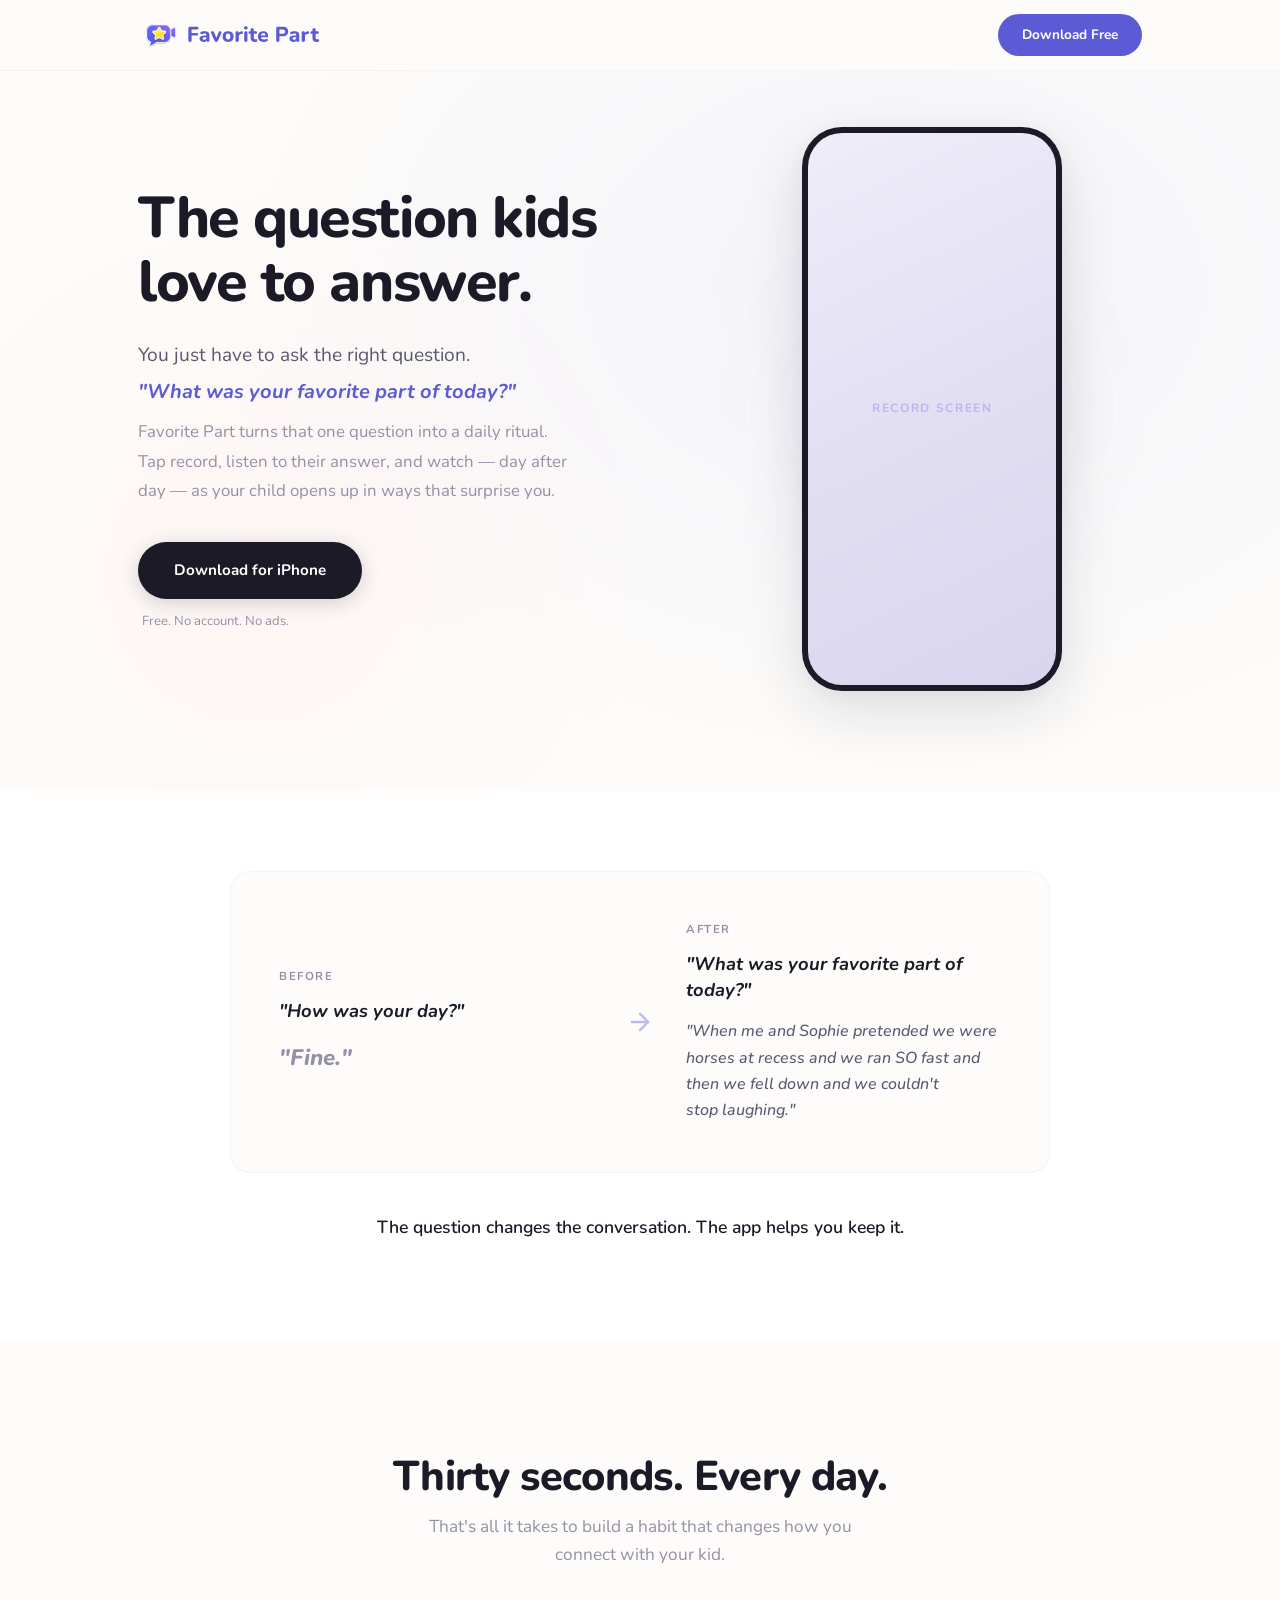
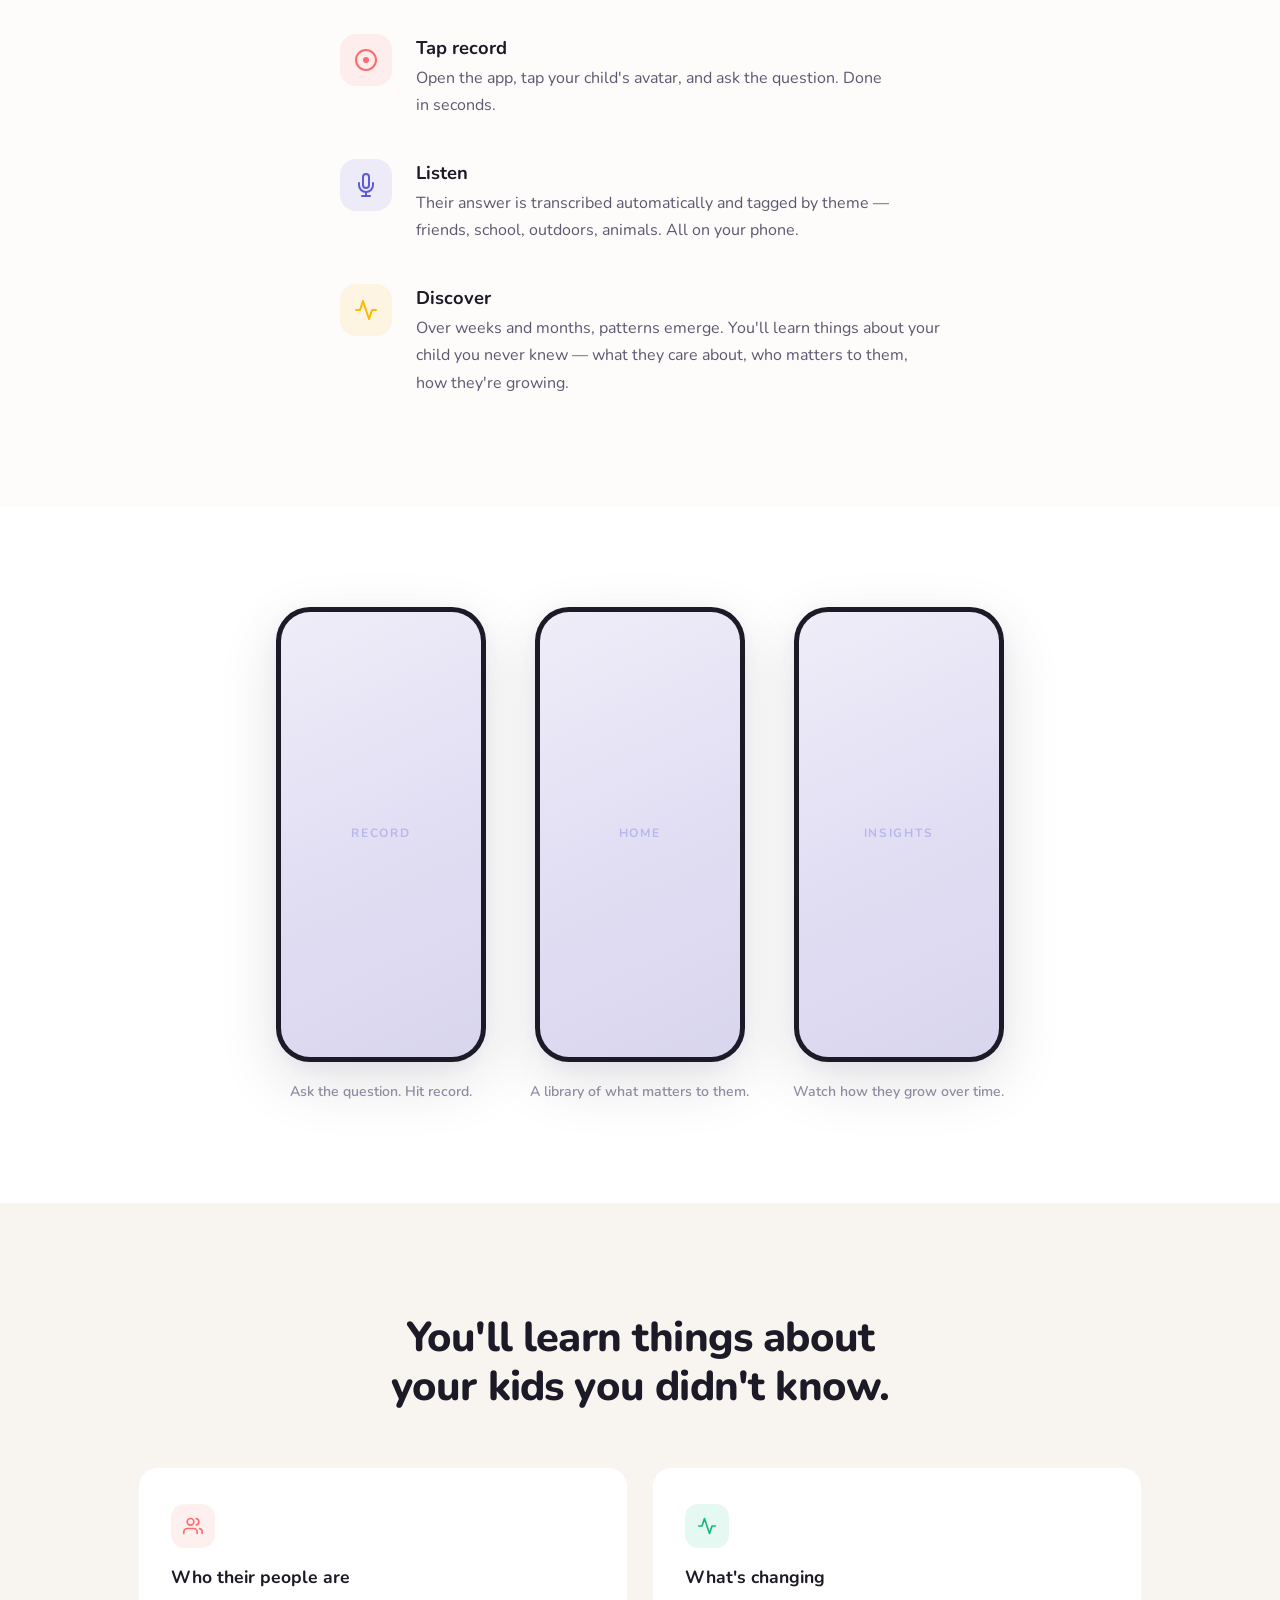
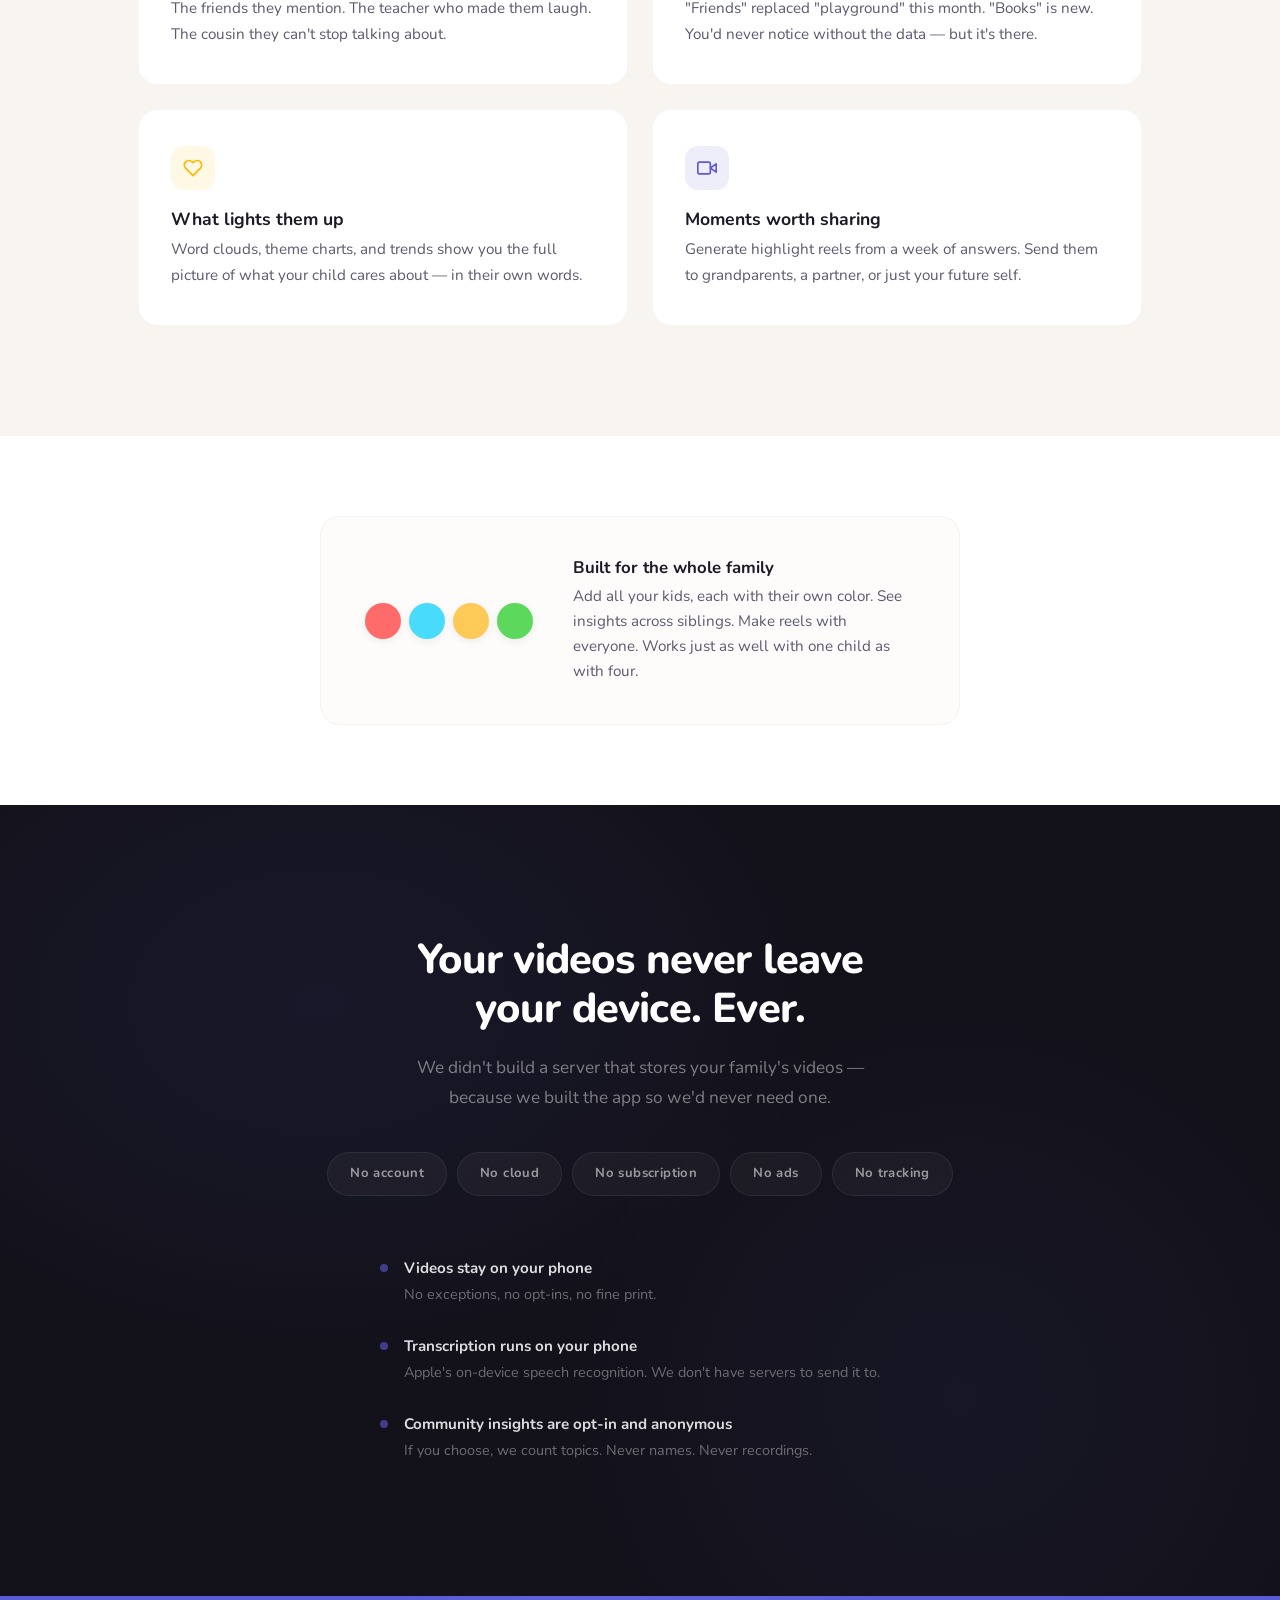
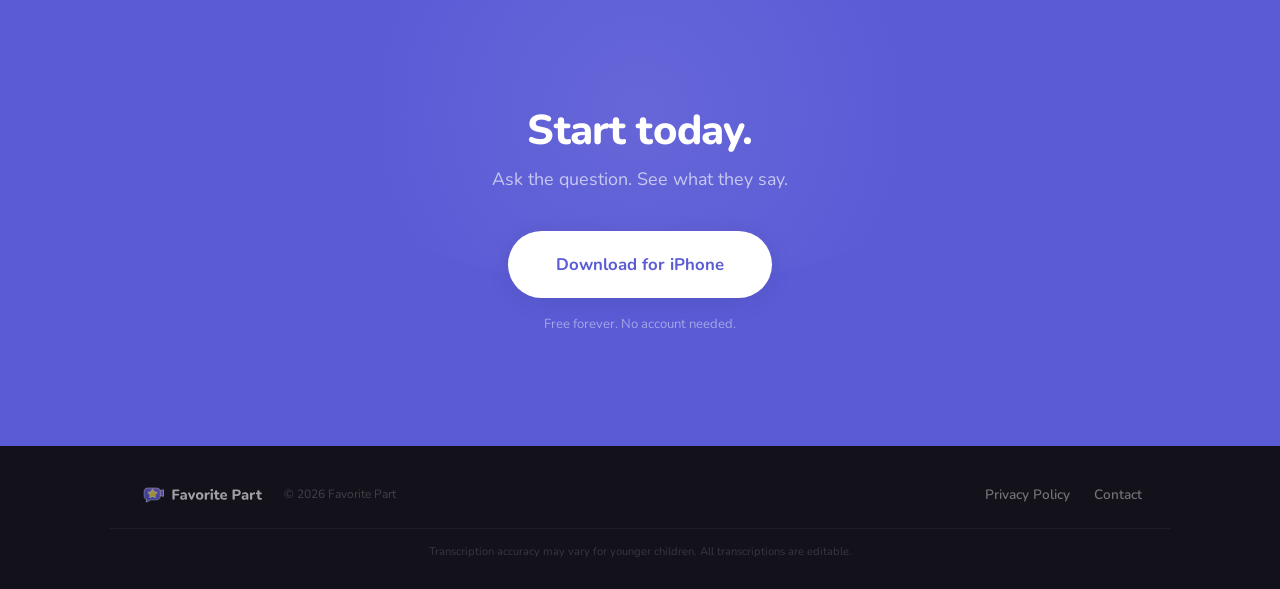
==== index.html @ 36f28fa2 "Launch-ready site: full content, assets, Vercel config Commits all the work that was sitting uncommi" ====
<!DOCTYPE html>
<html lang="en">
<head>
    <meta charset="UTF-8" />
    <meta name="viewport" content="width=device-width, initial-scale=1.0" />

    <!-- SEO -->
    <title>Favorite Part — The question kids love to answer.</title>
    <meta name="description" content="Favorite Part is a daily question app that sparks real conversations between parents and kids. Record their answer, see what matters to them, and build a reflection habit that lasts a lifetime." />
    <meta name="keywords" content="daily reflection app for kids, meaningful conversations with kids, kids daily question app, what was your favorite part of today, children reflection habit, family bonding app" />
    <link rel="canonical" href="https://yourfavoritepart.com" />

    <!-- Open Graph -->
    <meta property="og:title" content="Favorite Part — The question kids love to answer." />
    <meta property="og:description" content="One simple question that sparks real conversation between you and your child. Every day." />
    <meta property="og:url" content="https://yourfavoritepart.com" />
    <meta property="og:type" content="website" />

    <link rel="apple-touch-icon" sizes="180x180" href="assets/apple-touch-icon.png" />
    <link rel="icon" type="image/png" sizes="32x32" href="assets/favicon-32x32.png" />
    <link rel="icon" type="image/png" sizes="16x16" href="assets/favicon-16x16.png" />
    <link rel="manifest" href="assets/site.webmanifest" />

    <!-- Fonts — rounded sans to match the app's SF Pro Rounded feel -->
    <link rel="preconnect" href="https://fonts.googleapis.com" />
    <link rel="preconnect" href="https://fonts.gstatic.com" crossorigin />
    <link href="https://fonts.googleapis.com/css2?family=Nunito:ital,wght@0,400;0,500;0,600;0,700;0,800;1,400;1,600&display=swap" rel="stylesheet" />

    <link rel="stylesheet" href="style.css" />
</head>
<body>

    <!-- ===================== NAV ===================== -->
    <nav>
        <div class="nav-inner">
            <a href="/" class="nav-logo">
                <img src="assets/Wordmark-Indigo.svg" alt="Favorite Part" class="nav-wordmark" />
            </a>
            <a href="#download" class="btn btn-nav">Download Free</a>
        </div>
    </nav>

    <!-- ===================== HERO ===================== -->
    <section class="hero">
        <div class="hero-bg"></div>
        <div class="container hero-grid">
            <div class="hero-text reveal">
                <h1>The question kids love to&nbsp;answer.</h1>
                <p class="hero-sub">
                    You just have to ask the right question.<br />
                    <span class="hero-question">"What was your favorite part of&nbsp;today?"</span>
                </p>
                <p class="hero-body">
                    Favorite Part turns that one question into a daily ritual.
                    Tap record, listen to their answer, and watch &mdash; day after day &mdash;
                    as your child opens up in ways that surprise&nbsp;you.
                </p>
                <div class="hero-cta">
                    <a href="#download" class="btn btn-primary">Download for iPhone</a>
                    <span class="hero-note">Free. No account. No&nbsp;ads.</span>
                </div>
            </div>
            <div class="hero-device reveal reveal-delay-1">
                <div class="phone-frame">
                    <div class="phone-screen">
                        <span>Record Screen</span>
                    </div>
                </div>
                <div class="hero-glow"></div>
            </div>
        </div>
    </section>

    <!-- ===================== THE SHIFT ===================== -->
    <section class="shift">
        <div class="container">
            <div class="shift-card reveal">
                <div class="shift-before">
                    <p class="shift-label">Before</p>
                    <p class="shift-quote">"How was your day?"</p>
                    <p class="shift-answer">"Fine."</p>
                </div>
                <div class="shift-arrow">
                    <svg viewBox="0 0 24 24" fill="none" stroke="currentColor" stroke-width="2" stroke-linecap="round" stroke-linejoin="round"><path d="M5 12h14"/><path d="M12 5l7 7-7 7"/></svg>
                </div>
                <div class="shift-after">
                    <p class="shift-label">After</p>
                    <p class="shift-quote">"What was your favorite part of today?"</p>
                    <p class="shift-answer">"When me and Sophie pretended we were horses at recess and we ran SO fast and then we fell down and we couldn't stop&nbsp;laughing."</p>
                </div>
            </div>
            <p class="shift-caption reveal">The question changes the conversation. The app helps you keep&nbsp;it.</p>
        </div>
    </section>

    <!-- ===================== HOW IT WORKS ===================== -->
    <section class="how-it-works">
        <div class="container">
            <div class="section-header reveal">
                <h2>Thirty seconds. Every&nbsp;day.</h2>
                <p class="section-sub">That's all it takes to build a habit that changes how you connect with your&nbsp;kid.</p>
            </div>
            <div class="steps">
                <div class="step reveal">
                    <div class="step-icon" style="--accent: var(--coral)">
                        <svg viewBox="0 0 24 24" fill="none" stroke="currentColor" stroke-width="2" stroke-linecap="round" stroke-linejoin="round"><circle cx="12" cy="12" r="10"/><circle cx="12" cy="12" r="3" fill="currentColor" stroke="none"/></svg>
                    </div>
                    <div class="step-text">
                        <h3>Tap record</h3>
                        <p>Open the app, tap your child's avatar, and ask the question. Done in&nbsp;seconds.</p>
                    </div>
                </div>
                <div class="step reveal reveal-delay-1">
                    <div class="step-icon" style="--accent: var(--primary)">
                        <svg viewBox="0 0 24 24" fill="none" stroke="currentColor" stroke-width="2" stroke-linecap="round" stroke-linejoin="round"><path d="M12 1a3 3 0 0 0-3 3v8a3 3 0 0 0 6 0V4a3 3 0 0 0-3-3z"/><path d="M19 10v2a7 7 0 0 1-14 0v-2"/><line x1="12" y1="19" x2="12" y2="23"/><line x1="8" y1="23" x2="16" y2="23"/></svg>
                    </div>
                    <div class="step-text">
                        <h3>Listen</h3>
                        <p>Their answer is transcribed automatically and tagged by theme &mdash; friends, school, outdoors, animals. All on your&nbsp;phone.</p>
                    </div>
                </div>
                <div class="step reveal reveal-delay-2">
                    <div class="step-icon" style="--accent: var(--gold)">
                        <svg viewBox="0 0 24 24" fill="none" stroke="currentColor" stroke-width="2" stroke-linecap="round" stroke-linejoin="round"><polyline points="22 12 18 12 15 21 9 3 6 12 2 12"/></svg>
                    </div>
                    <div class="step-text">
                        <h3>Discover</h3>
                        <p>Over weeks and months, patterns emerge. You'll learn things about your child you never knew &mdash; what they care about, who matters to them, how they're&nbsp;growing.</p>
                    </div>
                </div>
            </div>
        </div>
    </section>

    <!-- ===================== SCREENSHOTS ===================== -->
    <section class="screenshots">
        <div class="container">
            <div class="screenshot-row">
                <div class="screenshot-card reveal">
                    <div class="phone-frame phone-sm">
                        <div class="phone-screen"><span>Record</span></div>
                    </div>
                    <p class="screenshot-label">Ask the question. Hit&nbsp;record.</p>
                </div>
                <div class="screenshot-card reveal reveal-delay-1">
                    <div class="phone-frame phone-sm">
                        <div class="phone-screen"><span>Home</span></div>
                    </div>
                    <p class="screenshot-label">A library of what matters to&nbsp;them.</p>
                </div>
                <div class="screenshot-card reveal reveal-delay-2">
                    <div class="phone-frame phone-sm">
                        <div class="phone-screen"><span>Insights</span></div>
                    </div>
                    <p class="screenshot-label">Watch how they grow over&nbsp;time.</p>
                </div>
            </div>
        </div>
    </section>

    <!-- ===================== WHAT YOU'LL LEARN ===================== -->
    <section class="learn">
        <div class="container">
            <div class="section-header reveal">
                <h2>You'll learn things about your kids you didn't&nbsp;know.</h2>
            </div>
            <div class="learn-grid">
                <div class="learn-card reveal">
                    <div class="learn-icon" style="--accent: var(--coral)">
                        <svg viewBox="0 0 24 24" fill="none" stroke="currentColor" stroke-width="2" stroke-linecap="round" stroke-linejoin="round"><path d="M17 21v-2a4 4 0 0 0-4-4H5a4 4 0 0 0-4 4v2"/><circle cx="9" cy="7" r="4"/><path d="M23 21v-2a4 4 0 0 0-3-3.87"/><path d="M16 3.13a4 4 0 0 1 0 7.75"/></svg>
                    </div>
                    <h3>Who their people are</h3>
                    <p>The friends they mention. The teacher who made them laugh. The cousin they can't stop talking&nbsp;about.</p>
                </div>
                <div class="learn-card reveal reveal-delay-1">
                    <div class="learn-icon" style="--accent: var(--teal)">
                        <svg viewBox="0 0 24 24" fill="none" stroke="currentColor" stroke-width="2" stroke-linecap="round" stroke-linejoin="round"><polyline points="22 12 18 12 15 21 9 3 6 12 2 12"/></svg>
                    </div>
                    <h3>What's changing</h3>
                    <p>"Friends" replaced "playground" this month. "Books" is new. You'd never notice without the data &mdash; but it's&nbsp;there.</p>
                </div>
                <div class="learn-card reveal">
                    <div class="learn-icon" style="--accent: var(--gold)">
                        <svg viewBox="0 0 24 24" fill="none" stroke="currentColor" stroke-width="2" stroke-linecap="round" stroke-linejoin="round"><path d="M20.84 4.61a5.5 5.5 0 0 0-7.78 0L12 5.67l-1.06-1.06a5.5 5.5 0 0 0-7.78 7.78l1.06 1.06L12 21.23l7.78-7.78 1.06-1.06a5.5 5.5 0 0 0 0-7.78z"/></svg>
                    </div>
                    <h3>What lights them up</h3>
                    <p>Word clouds, theme charts, and trends show you the full picture of what your child cares about &mdash; in their own&nbsp;words.</p>
                </div>
                <div class="learn-card reveal reveal-delay-1">
                    <div class="learn-icon" style="--accent: var(--primary)">
                        <svg viewBox="0 0 24 24" fill="none" stroke="currentColor" stroke-width="2" stroke-linecap="round" stroke-linejoin="round"><polygon points="23 7 16 12 23 17 23 7"/><rect x="1" y="5" width="15" height="14" rx="2" ry="2"/></svg>
                    </div>
                    <h3>Moments worth sharing</h3>
                    <p>Generate highlight reels from a week of answers. Send them to grandparents, a partner, or just your future&nbsp;self.</p>
                </div>
            </div>
        </div>
    </section>

    <!-- ===================== FAMILY ===================== -->
    <section class="family">
        <div class="container family-row reveal">
            <div class="family-dots">
                <div class="dot" style="background: #FF6B6B"></div>
                <div class="dot" style="background: #48DBFB"></div>
                <div class="dot" style="background: #FECA57"></div>
                <div class="dot" style="background: #5CD85C"></div>
            </div>
            <div class="family-text">
                <h3>Built for the whole family</h3>
                <p>Add all your kids, each with their own color. See insights across siblings. Make reels with everyone. Works just as well with one child as with&nbsp;four.</p>
            </div>
        </div>
    </section>

    <!-- ===================== PRIVACY ===================== -->
    <section class="privacy">
        <div class="privacy-bg"></div>
        <div class="container privacy-content">
            <div class="privacy-header reveal">
                <h2>Your videos never leave your&nbsp;device. Ever.</h2>
                <p class="privacy-sub">We didn't build a server that stores your family's videos &mdash; because we built the app so we'd never need&nbsp;one.</p>
            </div>

            <div class="privacy-pills reveal">
                <span class="pill">No account</span>
                <span class="pill">No cloud</span>
                <span class="pill">No subscription</span>
                <span class="pill">No ads</span>
                <span class="pill">No tracking</span>
            </div>

            <div class="privacy-details">
                <div class="privacy-detail reveal">
                    <div class="detail-dot"></div>
                    <div>
                        <strong>Videos stay on your phone</strong>
                        <p>No exceptions, no opt-ins, no fine&nbsp;print.</p>
                    </div>
                </div>
                <div class="privacy-detail reveal reveal-delay-1">
                    <div class="detail-dot"></div>
                    <div>
                        <strong>Transcription runs on your phone</strong>
                        <p>Apple's on-device speech recognition. We don't have servers to send it&nbsp;to.</p>
                    </div>
                </div>
                <div class="privacy-detail reveal reveal-delay-2">
                    <div class="detail-dot"></div>
                    <div>
                        <strong>Community insights are opt-in and anonymous</strong>
                        <p>If you choose, we count topics. Never names. Never&nbsp;recordings.</p>
                    </div>
                </div>
            </div>
        </div>
    </section>

    <!-- ===================== DOWNLOAD ===================== -->
    <section class="download" id="download">
        <div class="container reveal">
            <h2>Start today.</h2>
            <p>Ask the question. See what they&nbsp;say.</p>
            <a href="#" class="btn btn-primary btn-lg">Download for iPhone</a>
            <span class="download-note">Free forever. No account needed.</span>
        </div>
    </section>

    <!-- ===================== FOOTER ===================== -->
    <footer>
        <div class="container footer-inner">
            <div class="footer-brand">
                <img src="assets/Wordmark-Light.svg" alt="Favorite Part" class="footer-wordmark" />
                <span class="footer-copy">&copy; 2026 Favorite Part</span>
            </div>
            <div class="footer-links">
                <a href="privacy.html">Privacy Policy</a>
                <a href="mailto:hello@yourfavoritepart.com">Contact</a>
            </div>
        </div>
        <div class="container">
            <p class="footer-fine">Transcription accuracy may vary for younger children. All transcriptions are&nbsp;editable.</p>
        </div>
    </footer>

    <!-- ===================== SCROLL REVEAL ===================== -->
    <script>
        document.addEventListener('DOMContentLoaded', () => {
            const reveals = document.querySelectorAll('.reveal');
            const observer = new IntersectionObserver((entries) => {
                entries.forEach(entry => {
                    if (entry.isIntersecting) {
                        entry.target.classList.add('revealed');
                        observer.unobserve(entry.target);
                    }
                });
            }, { threshold: 0.12, rootMargin: '0px 0px -30px 0px' });
            reveals.forEach(el => observer.observe(el));
        });
    </script>

</body>
</html>
---- style.css ----
/* =============================================
   FAVORITE PART — Marketing Site
   Aesthetic: Warm, rounded, playful-but-premium
   Matches the app's SF Pro Rounded / indigo / cream feel
   ============================================= */

:root {
    --primary:       #5B5BD6;
    --primary-soft:  rgba(91, 91, 214, 0.07);
    --primary-glow:  rgba(91, 91, 214, 0.12);
    --coral:         #FF6B6B;
    --teal:          #10B981;
    --gold:          #FFB800;
    --action:        #FF6B35;

    --cream:         #FDFCFA;
    --cream-warm:    #F8F5F0;
    --white:         #FFFFFF;
    --ink:           #1C1A27;
    --ink-soft:      #5C5870;
    --ink-muted:     #9590A6;
    --dark:          #13121B;
    --dark-card:     rgba(255, 255, 255, 0.04);
    --dark-border:   rgba(255, 255, 255, 0.07);

    --font:          'Nunito', -apple-system, BlinkMacSystemFont, 'SF Pro Rounded', sans-serif;
    --radius:        20px;
    --radius-sm:     12px;
    --radius-pill:   100px;
    --shadow-soft:   0 2px 24px rgba(28, 26, 39, 0.05);
    --shadow-phone:  0 20px 60px rgba(28, 26, 39, 0.12),
                     0 4px 16px rgba(91, 91, 214, 0.06);
}

/* --- Reset --- */
*, *::before, *::after { box-sizing: border-box; margin: 0; padding: 0; }
html { scroll-behavior: smooth; }
body {
    font-family: var(--font);
    background: var(--cream);
    color: var(--ink);
    line-height: 1.65;
    -webkit-font-smoothing: antialiased;
    overflow-x: hidden;
}
img { max-width: 100%; display: block; }
a { color: inherit; text-decoration: none; }

/* --- Layout --- */
.container { max-width: 1060px; margin: 0 auto; padding: 0 28px; }
section { padding: 110px 0; }

/* --- Typography --- */
h1 {
    font-size: clamp(2.4rem, 5.5vw, 3.6rem);
    font-weight: 800;
    line-height: 1.12;
    letter-spacing: -0.025em;
}

h2 {
    font-size: clamp(1.8rem, 4vw, 2.6rem);
    font-weight: 800;
    line-height: 1.18;
    letter-spacing: -0.02em;
}

h3 {
    font-size: 1.1rem;
    font-weight: 700;
    line-height: 1.35;
    margin-bottom: 6px;
}

p { color: var(--ink-soft); font-size: 1.02rem; }

.section-header { text-align: center; margin-bottom: 64px; }
.section-header h2 { margin-bottom: 12px; }
.section-sub { font-size: 1.08rem; color: var(--ink-muted); max-width: 480px; margin: 0 auto; }

/* --- Buttons --- */
.btn {
    display: inline-flex;
    align-items: center;
    justify-content: center;
    border-radius: var(--radius-pill);
    font-family: var(--font);
    font-weight: 700;
    font-size: 0.95rem;
    cursor: pointer;
    transition: all 0.25s cubic-bezier(0.25, 0.46, 0.45, 0.94);
    border: none;
}

.btn-primary {
    background: var(--ink);
    color: var(--white);
    padding: 16px 36px;
    box-shadow: 0 4px 20px rgba(28, 26, 39, 0.18);
}
.btn-primary:hover { transform: translateY(-2px); box-shadow: 0 8px 32px rgba(28, 26, 39, 0.22); }
.btn-primary:active { transform: translateY(0); }

.btn-lg { padding: 20px 48px; font-size: 1.05rem; }

.btn-nav {
    background: var(--primary);
    color: var(--white);
    padding: 10px 24px;
    font-size: 0.85rem;
    border-radius: var(--radius-pill);
}
.btn-nav:hover { opacity: 0.9; transform: translateY(-1px); }

/* --- Nav --- */
nav {
    position: sticky;
    top: 0;
    z-index: 100;
    background: rgba(253, 252, 250, 0.9);
    backdrop-filter: blur(20px);
    -webkit-backdrop-filter: blur(20px);
    border-bottom: 1px solid rgba(28, 26, 39, 0.04);
}

.nav-inner {
    max-width: 1060px;
    margin: 0 auto;
    padding: 14px 28px;
    display: flex;
    align-items: center;
    justify-content: space-between;
}

.nav-wordmark { height: 38px; width: auto; }

/* =============================================
   HERO
   ============================================= */

.hero {
    padding: 56px 0 100px;
    position: relative;
    overflow: hidden;
}

.hero-bg {
    position: absolute;
    inset: 0;
    background:
        radial-gradient(ellipse 700px 500px at 70% 30%, rgba(91, 91, 214, 0.06) 0%, transparent 100%),
        radial-gradient(ellipse 400px 400px at 20% 70%, rgba(255, 107, 107, 0.04) 0%, transparent 100%);
    pointer-events: none;
}

.hero-grid {
    display: grid;
    grid-template-columns: 1.1fr 0.9fr;
    gap: 72px;
    align-items: center;
    position: relative;
}

.hero-text { max-width: 520px; }
.hero-text h1 { margin-bottom: 24px; }

.hero-sub {
    font-size: 1.2rem;
    line-height: 1.7;
    color: var(--ink-soft);
    margin-bottom: 8px;
}

.hero-question {
    display: inline-block;
    font-weight: 700;
    font-style: italic;
    color: var(--primary);
    font-size: 1.25rem;
    margin-top: 4px;
}

.hero-body {
    font-size: 1.05rem;
    line-height: 1.75;
    color: var(--ink-muted);
    margin-bottom: 36px;
    max-width: 440px;
}

.hero-cta { display: flex; flex-direction: column; align-items: flex-start; gap: 12px; }
.hero-note { font-size: 0.82rem; color: var(--ink-muted); padding-left: 4px; }

.hero-device {
    display: flex;
    justify-content: center;
    position: relative;
}

.hero-glow {
    position: absolute;
    top: 50%; left: 50%;
    width: 320px; height: 320px;
    transform: translate(-50%, -50%);
    border-radius: 50%;
    background: radial-gradient(circle, var(--primary-glow) 0%, transparent 70%);
    z-index: 0;
    filter: blur(50px);
}

/* --- Phone frames --- */
.phone-frame {
    width: 260px;
    aspect-ratio: 9 / 19.5;
    background: #1C1A27;
    border-radius: 40px;
    box-shadow: var(--shadow-phone);
    overflow: hidden;
    position: relative;
    z-index: 1;
    padding: 6px;
}

.phone-sm { width: 210px; border-radius: 34px; padding: 5px; }

.phone-screen {
    width: 100%;
    height: 100%;
    background: linear-gradient(155deg, #EFEDF8 0%, #E2DFF4 50%, #D8D5EE 100%);
    border-radius: 34px;
    display: flex;
    align-items: center;
    justify-content: center;
}

.phone-sm .phone-screen { border-radius: 29px; }

.phone-screen span {
    font-size: 0.75rem;
    font-weight: 700;
    color: var(--primary);
    opacity: 0.3;
    text-transform: uppercase;
    letter-spacing: 0.14em;
}

/* =============================================
   THE SHIFT — before/after the question
   ============================================= */

.shift {
    padding: 80px 0 100px;
    background: var(--white);
}

.shift-card {
    display: grid;
    grid-template-columns: 1fr auto 1fr;
    gap: 32px;
    align-items: center;
    max-width: 820px;
    margin: 0 auto 40px;
    padding: 48px;
    background: var(--cream);
    border-radius: var(--radius);
    border: 1px solid rgba(28, 26, 39, 0.04);
}

.shift-label {
    font-size: 0.72rem;
    font-weight: 700;
    letter-spacing: 0.14em;
    text-transform: uppercase;
    color: var(--ink-muted);
    margin-bottom: 12px;
}

.shift-quote {
    font-size: 1.15rem;
    font-weight: 700;
    font-style: italic;
    color: var(--ink);
    margin-bottom: 16px;
    line-height: 1.4;
}

.shift-before .shift-answer {
    font-size: 1.4rem;
    font-weight: 800;
    color: var(--ink-muted);
    font-style: italic;
}

.shift-after .shift-answer {
    font-size: 1rem;
    font-weight: 500;
    color: var(--ink-soft);
    line-height: 1.65;
    font-style: italic;
}

.shift-arrow {
    display: flex;
    align-items: center;
    justify-content: center;
}

.shift-arrow svg {
    width: 28px;
    height: 28px;
    color: var(--primary);
    opacity: 0.4;
}

.shift-caption {
    text-align: center;
    font-size: 1.1rem;
    font-weight: 600;
    color: var(--ink);
}

/* =============================================
   HOW IT WORKS
   ============================================= */

.how-it-works { background: var(--cream); }

.steps {
    max-width: 600px;
    margin: 0 auto;
    display: flex;
    flex-direction: column;
    gap: 40px;
}

.step {
    display: flex;
    gap: 24px;
    align-items: flex-start;
}

.step-icon {
    width: 52px;
    height: 52px;
    border-radius: 16px;
    background: color-mix(in srgb, var(--accent) 10%, transparent);
    display: flex;
    align-items: center;
    justify-content: center;
    flex-shrink: 0;
}

.step-icon svg {
    width: 24px;
    height: 24px;
    color: var(--accent);
}

.step-text { padding-top: 2px; }
.step-text h3 { font-size: 1.15rem; margin-bottom: 4px; }
.step-text p { font-size: 1rem; line-height: 1.7; }

/* =============================================
   SCREENSHOTS
   ============================================= */

.screenshots {
    background: var(--white);
    padding: 100px 0;
}

.screenshot-row {
    display: flex;
    justify-content: center;
    gap: 44px;
    flex-wrap: wrap;
}

.screenshot-card {
    display: flex;
    flex-direction: column;
    align-items: center;
    gap: 18px;
}

.screenshot-label {
    font-size: 0.88rem;
    font-weight: 600;
    color: var(--ink-muted);
    text-align: center;
}

/* =============================================
   WHAT YOU'LL LEARN
   ============================================= */

.learn { background: var(--cream-warm); }
.learn .section-header { margin-bottom: 56px; }
.learn .section-header h2 { max-width: 540px; margin: 0 auto; }

.learn-grid {
    display: grid;
    grid-template-columns: repeat(2, 1fr);
    gap: 24px;
}

.learn-card {
    background: var(--white);
    border-radius: var(--radius);
    padding: 36px 32px;
    border: 1px solid rgba(28, 26, 39, 0.03);
    transition: box-shadow 0.3s, transform 0.3s;
}
.learn-card:hover {
    box-shadow: var(--shadow-soft);
    transform: translateY(-2px);
}

.learn-icon {
    width: 44px;
    height: 44px;
    border-radius: 13px;
    background: color-mix(in srgb, var(--accent) 10%, transparent);
    display: flex;
    align-items: center;
    justify-content: center;
    margin-bottom: 18px;
}

.learn-icon svg {
    width: 20px;
    height: 20px;
    color: var(--accent);
}

.learn-card p { font-size: 0.95rem; line-height: 1.7; }

/* =============================================
   FAMILY
   ============================================= */

.family {
    background: var(--white);
    padding: 80px 0;
}

.family-row {
    display: flex;
    align-items: center;
    gap: 40px;
    max-width: 640px;
    margin: 0 auto;
    padding: 40px 44px;
    background: var(--cream);
    border-radius: var(--radius);
    border: 1px solid rgba(28, 26, 39, 0.04);
}

.family-dots {
    display: flex;
    gap: 8px;
    flex-shrink: 0;
}

.dot {
    width: 36px;
    height: 36px;
    border-radius: 50%;
    box-shadow: 0 2px 8px rgba(0,0,0,0.08);
}

.family-text h3 { font-size: 1.05rem; margin-bottom: 4px; }
.family-text p { font-size: 0.95rem; line-height: 1.65; }

/* =============================================
   PRIVACY
   ============================================= */

.privacy {
    background: var(--dark);
    position: relative;
    overflow: hidden;
    padding: 130px 0;
}

.privacy-bg {
    position: absolute;
    inset: 0;
    background:
        radial-gradient(ellipse 500px 350px at 25% 25%, rgba(91, 91, 214, 0.08) 0%, transparent 100%),
        radial-gradient(ellipse 400px 400px at 75% 75%, rgba(91, 91, 214, 0.05) 0%, transparent 100%);
    pointer-events: none;
}

.privacy-content { position: relative; z-index: 1; }

.privacy-header { text-align: center; margin-bottom: 40px; }

.privacy-header h2 {
    color: var(--white);
    max-width: 580px;
    margin: 0 auto 20px;
}

.privacy-sub {
    color: rgba(255, 255, 255, 0.45);
    font-size: 1.08rem;
    line-height: 1.7;
    max-width: 480px;
    margin: 0 auto;
}

.privacy-pills {
    display: flex;
    flex-wrap: wrap;
    justify-content: center;
    gap: 10px;
    margin-bottom: 56px;
}

.pill {
    background: var(--dark-card);
    border: 1px solid var(--dark-border);
    color: rgba(255, 255, 255, 0.55);
    border-radius: var(--radius-pill);
    padding: 10px 22px;
    font-size: 0.82rem;
    font-weight: 700;
    letter-spacing: 0.03em;
}

.privacy-details {
    max-width: 520px;
    margin: 0 auto;
    display: flex;
    flex-direction: column;
    gap: 20px;
}

.privacy-detail {
    display: flex;
    align-items: flex-start;
    gap: 16px;
    padding: 4px 0;
}

.detail-dot {
    width: 8px;
    height: 8px;
    border-radius: 50%;
    background: var(--primary);
    margin-top: 8px;
    flex-shrink: 0;
    opacity: 0.6;
}

.privacy-detail strong {
    display: block;
    color: rgba(255, 255, 255, 0.85);
    font-size: 0.95rem;
    font-weight: 700;
    margin-bottom: 2px;
}

.privacy-detail p {
    color: rgba(255, 255, 255, 0.38);
    font-size: 0.9rem;
    line-height: 1.6;
    margin: 0;
}

/* =============================================
   DOWNLOAD CTA
   ============================================= */

.download {
    background: var(--primary);
    text-align: center;
    padding: 110px 0;
    position: relative;
    overflow: hidden;
}

.download::before {
    content: '';
    position: absolute;
    top: -60px; left: 50%;
    transform: translateX(-50%);
    width: 700px; height: 350px;
    border-radius: 50%;
    background: radial-gradient(circle, rgba(255,255,255,0.07) 0%, transparent 70%);
    pointer-events: none;
}

.download h2 { color: var(--white); margin-bottom: 10px; position: relative; }
.download p { color: rgba(255,255,255,0.65); font-size: 1.12rem; margin-bottom: 36px; position: relative; }

.download .btn-primary {
    background: var(--white);
    color: var(--primary);
    box-shadow: 0 4px 24px rgba(0,0,0,0.08);
    position: relative;
}
.download .btn-primary:hover { box-shadow: 0 8px 40px rgba(0,0,0,0.12); }

.download-note {
    display: block;
    margin-top: 16px;
    font-size: 0.82rem;
    color: rgba(255,255,255,0.45);
    position: relative;
}

/* =============================================
   FOOTER
   ============================================= */

footer {
    background: var(--dark);
    padding: 36px 0 28px;
}

.footer-inner {
    display: flex;
    align-items: center;
    justify-content: space-between;
    padding-bottom: 20px;
    border-bottom: 1px solid rgba(255,255,255,0.05);
    margin-bottom: 14px;
}

.footer-brand { display: flex; align-items: center; gap: 16px; }
.footer-wordmark { height: 26px; width: auto; opacity: 0.6; }
.footer-copy { font-size: 0.75rem; color: rgba(255,255,255,0.2); }
.footer-links { display: flex; gap: 24px; }
.footer-links a {
    color: rgba(255,255,255,0.4);
    font-size: 0.85rem;
    font-weight: 600;
    transition: color 0.2s;
}
.footer-links a:hover { color: var(--white); }
.footer-fine { font-size: 0.7rem; color: rgba(255,255,255,0.16); text-align: center; }

/* =============================================
   SCROLL REVEAL
   ============================================= */

.reveal {
    opacity: 0;
    transform: translateY(24px);
    transition: opacity 0.65s cubic-bezier(0.25, 0.46, 0.45, 0.94),
                transform 0.65s cubic-bezier(0.25, 0.46, 0.45, 0.94);
}
.reveal.revealed { opacity: 1; transform: translateY(0); }
.reveal-delay-1 { transition-delay: 0.1s; }
.reveal-delay-2 { transition-delay: 0.2s; }

/* =============================================
   RESPONSIVE
   ============================================= */

@media (max-width: 900px) {
    .learn-grid { grid-template-columns: 1fr; }
}

@media (max-width: 768px) {
    section { padding: 72px 0; }
    .container { padding: 0 20px; }

    /* Hero */
    .hero { padding: 32px 0 64px; }
    .hero-grid { grid-template-columns: 1fr; gap: 48px; text-align: center; }
    .hero-text { max-width: 100%; }
    .hero-sub, .hero-body { margin-left: auto; margin-right: auto; max-width: 100%; }
    .hero-cta { align-items: center; }
    .hero-device { order: -1; }
    .phone-frame { width: 200px; border-radius: 32px; }
    .phone-screen { border-radius: 27px; }
    .hero-glow { width: 240px; height: 240px; }

    /* Shift */
    .shift-card {
        grid-template-columns: 1fr;
        gap: 24px;
        padding: 32px 28px;
        text-align: center;
    }
    .shift-arrow { transform: rotate(90deg); }
    .shift-arrow svg { width: 24px; height: 24px; }

    /* Screenshots */
    .screenshot-row { gap: 24px; }
    .phone-sm { width: 150px; border-radius: 26px; }
    .phone-sm .phone-screen { border-radius: 22px; }

    /* Family */
    .family-row { flex-direction: column; text-align: center; padding: 32px 24px; }
    .family-dots { justify-content: center; }

    /* Privacy */
    .privacy { padding: 80px 0; }
    .privacy-pills { gap: 8px; }
    .pill { padding: 8px 16px; font-size: 0.78rem; }

    /* Download */
    .download { padding: 72px 0; }

    /* Footer */
    .footer-inner { flex-direction: column; gap: 16px; text-align: center; }
    .footer-brand { flex-direction: column; gap: 6px; }
}

@media (max-width: 480px) {
    h1 { font-size: 2rem; }
    h2 { font-size: 1.6rem; }
    .phone-frame { width: 170px; }
    .phone-sm { width: 130px; }
    .btn-lg { padding: 16px 36px; font-size: 1rem; }
    .shift-card { padding: 24px 20px; }
}
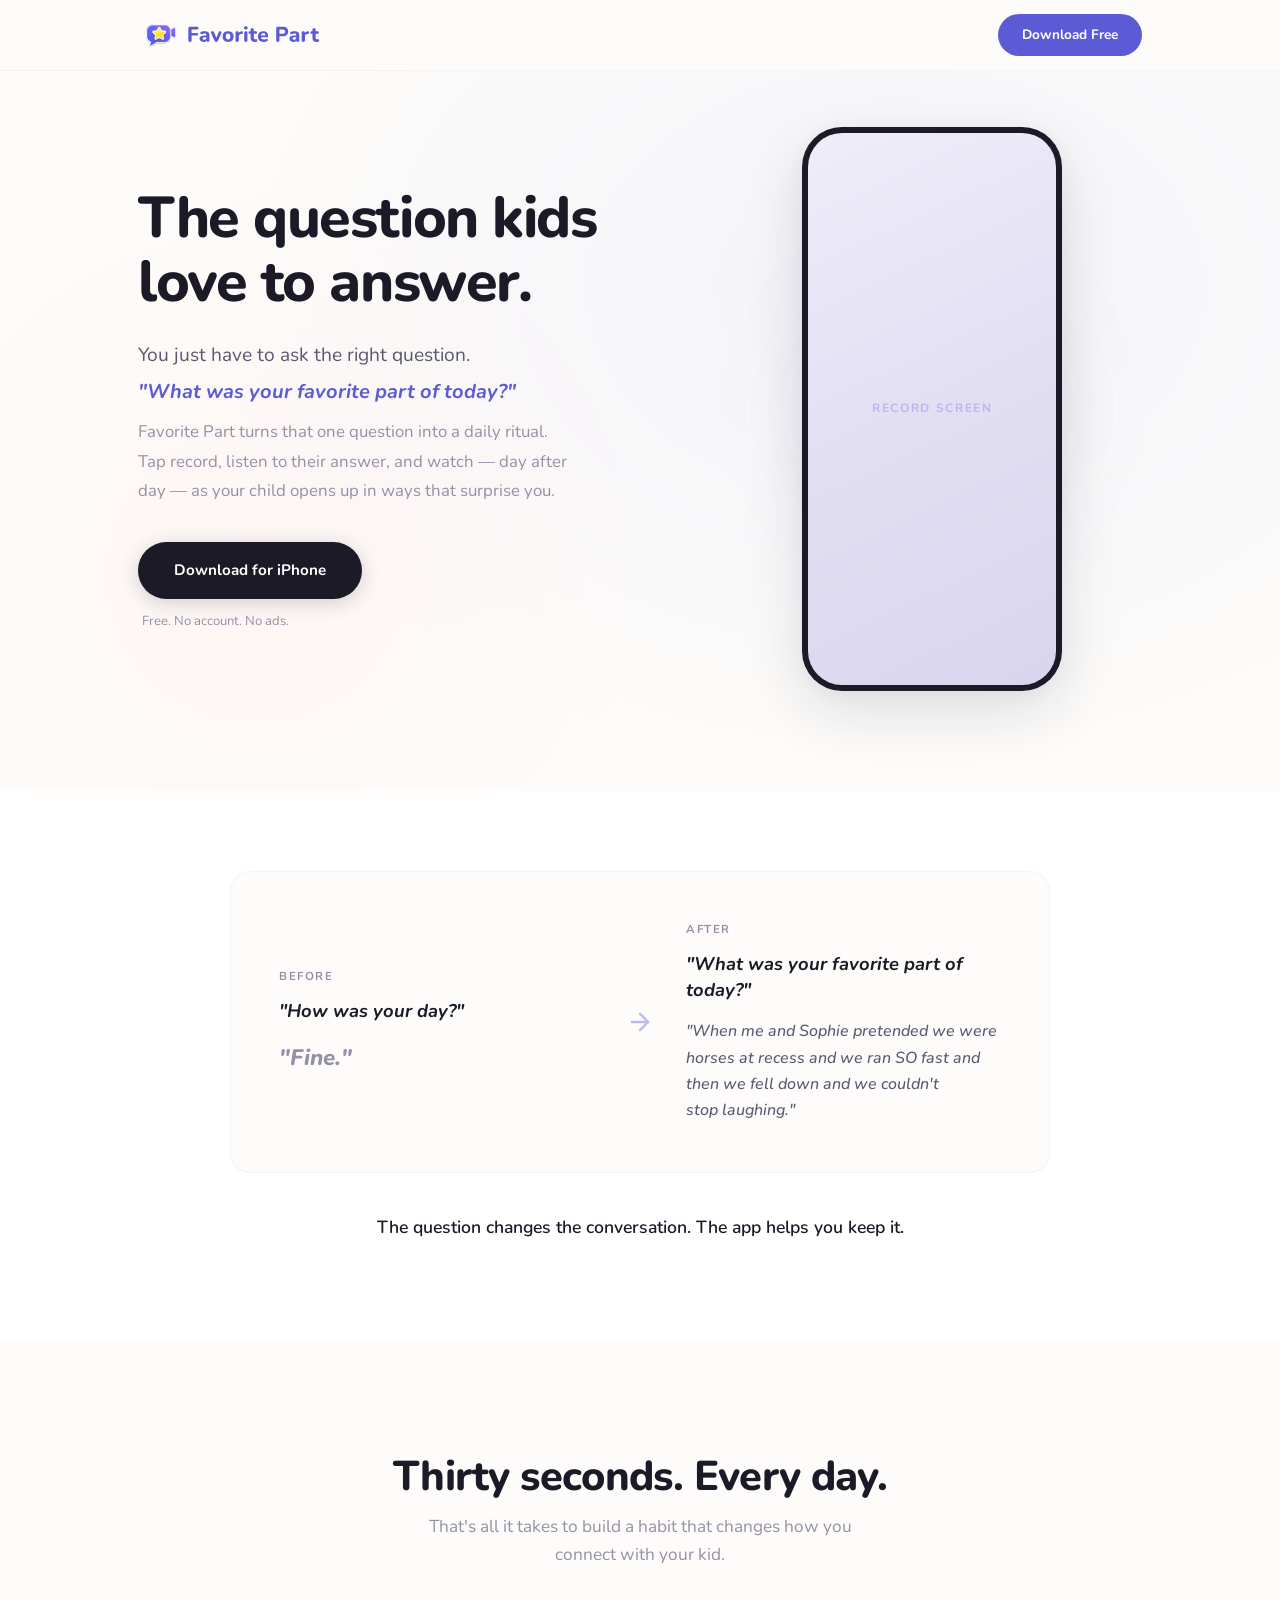
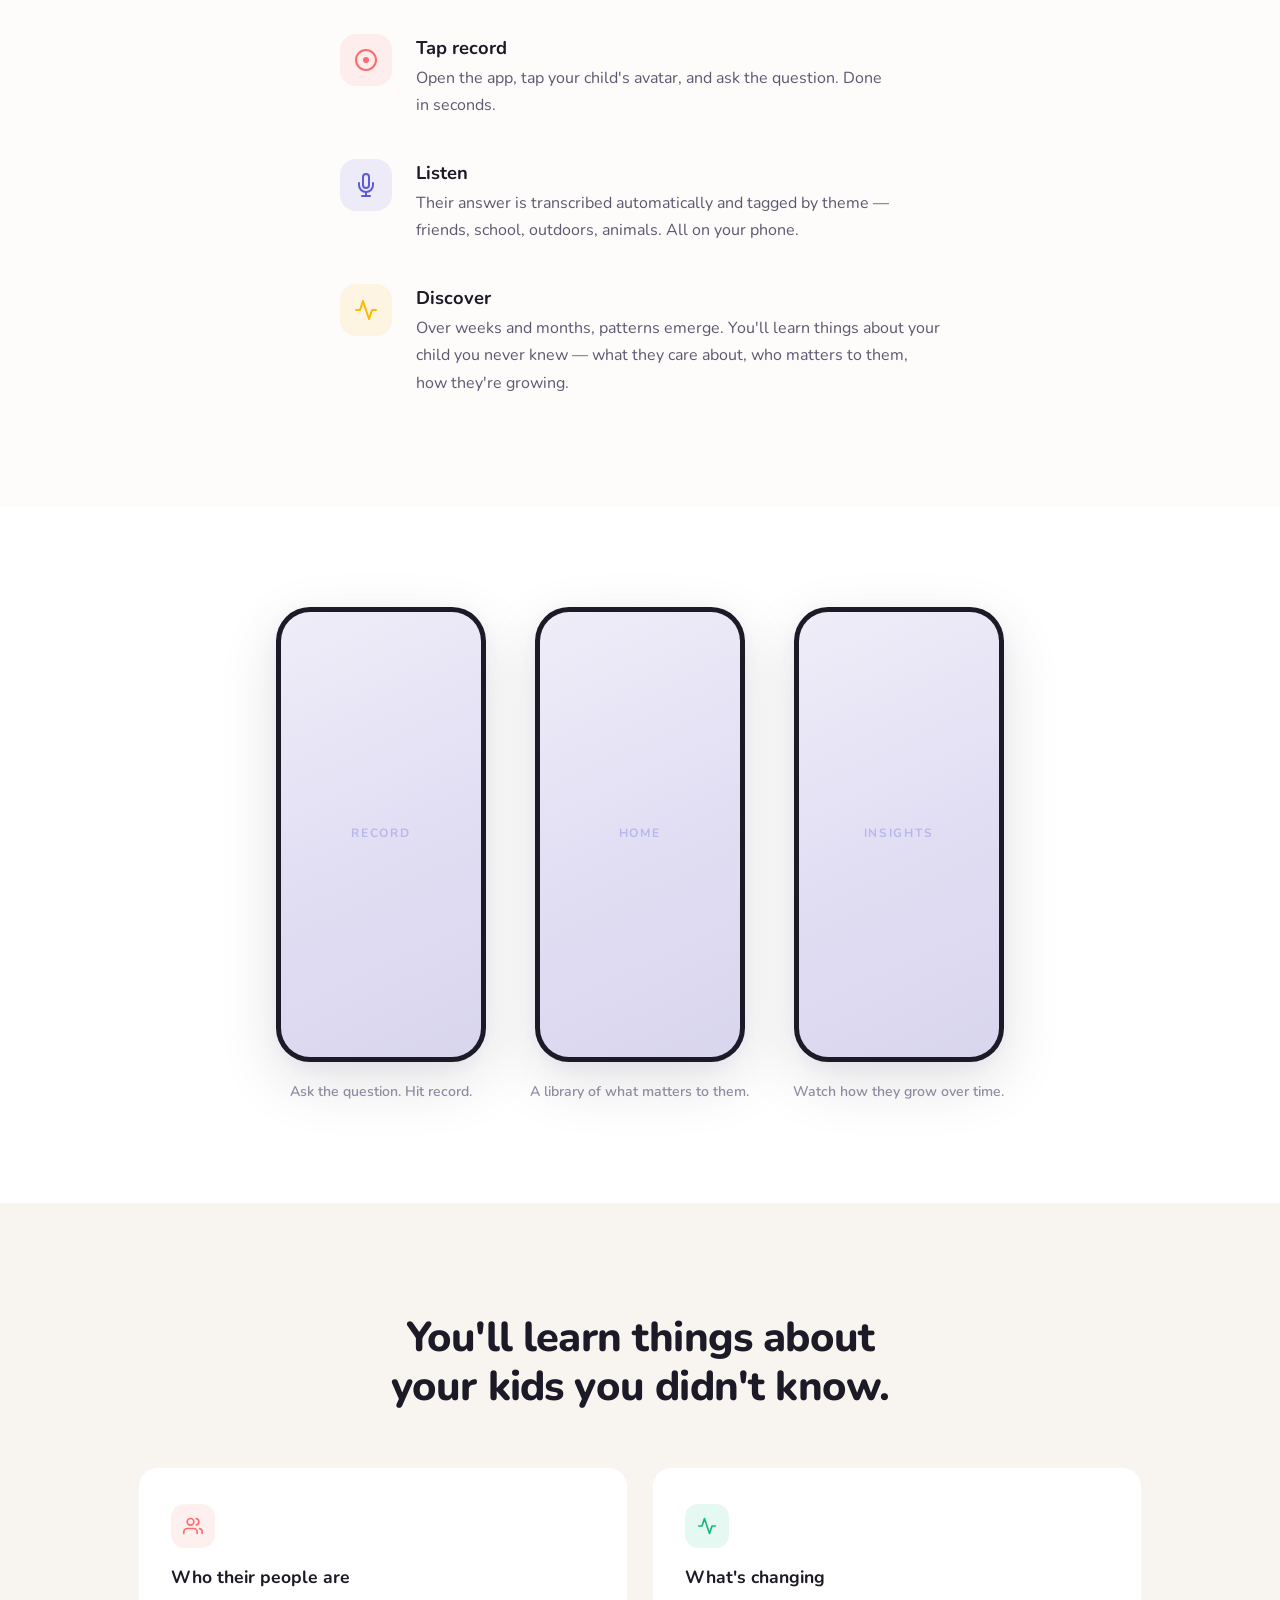
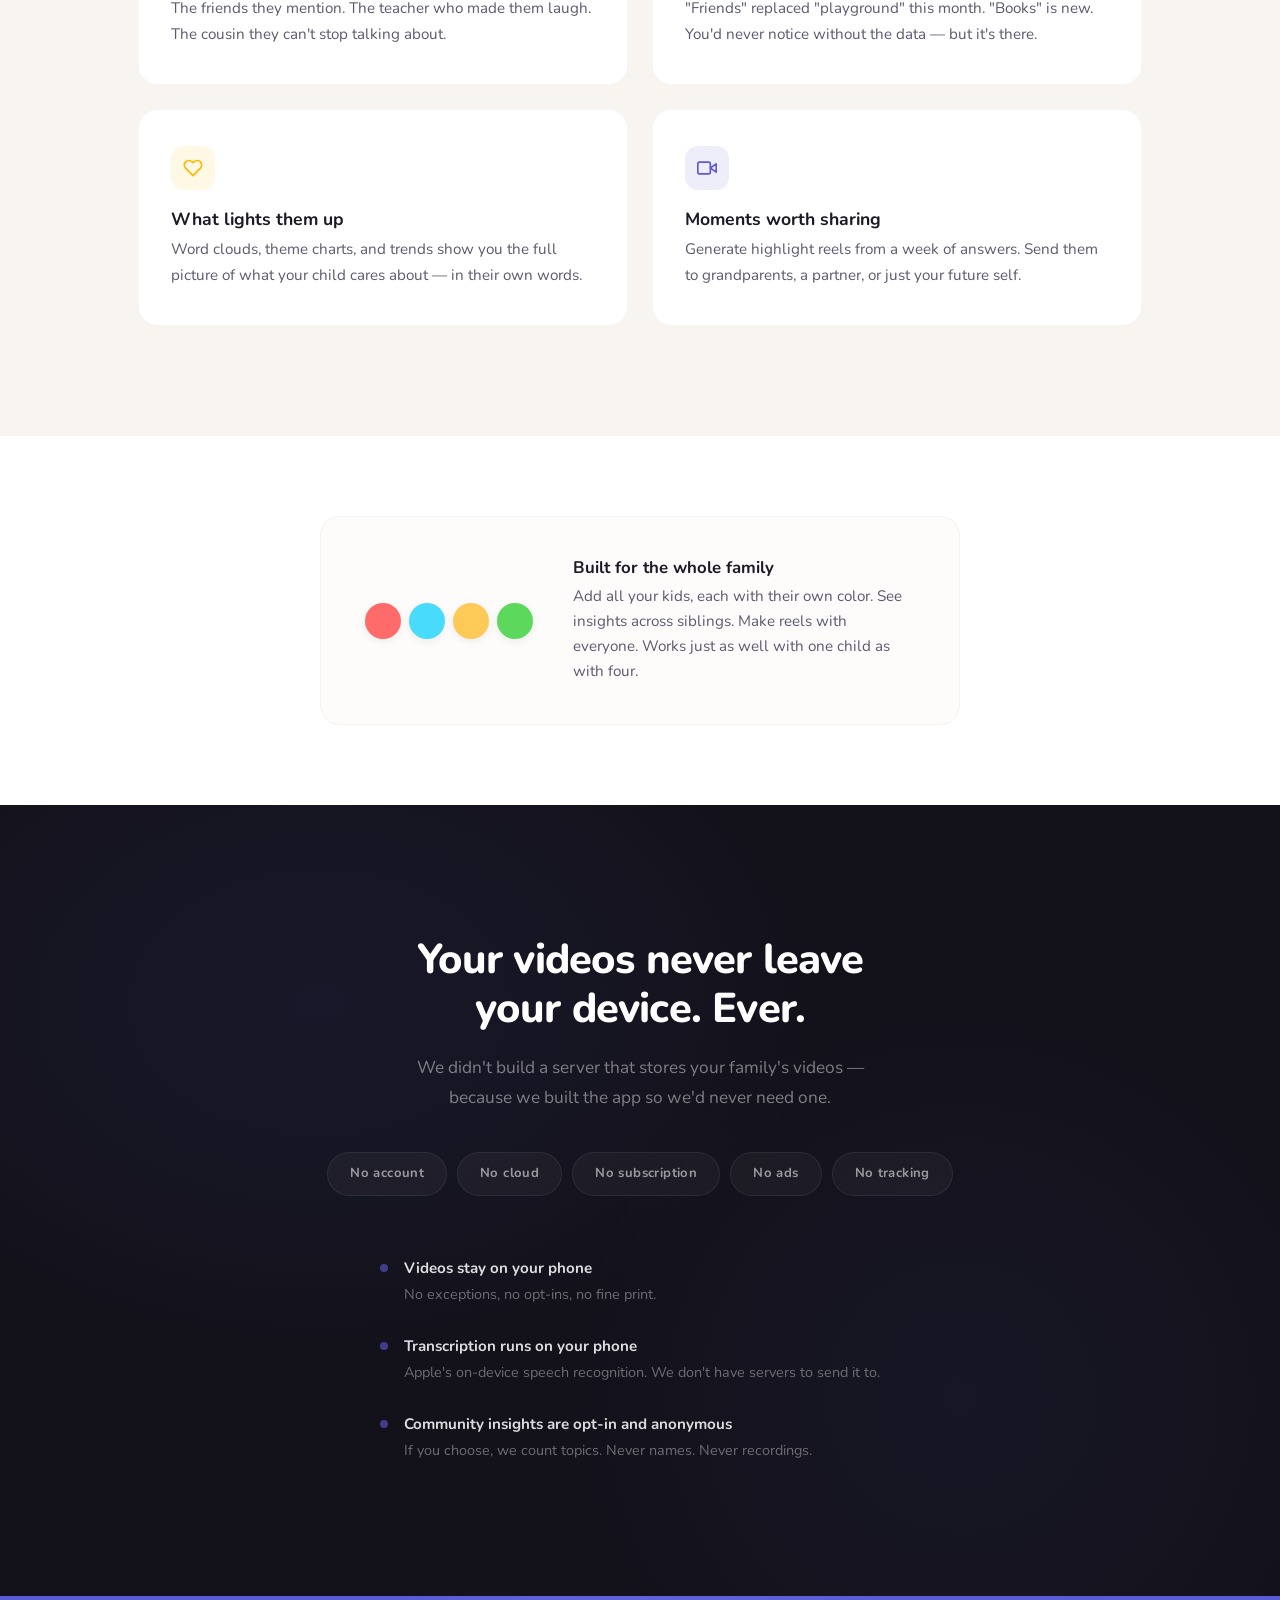
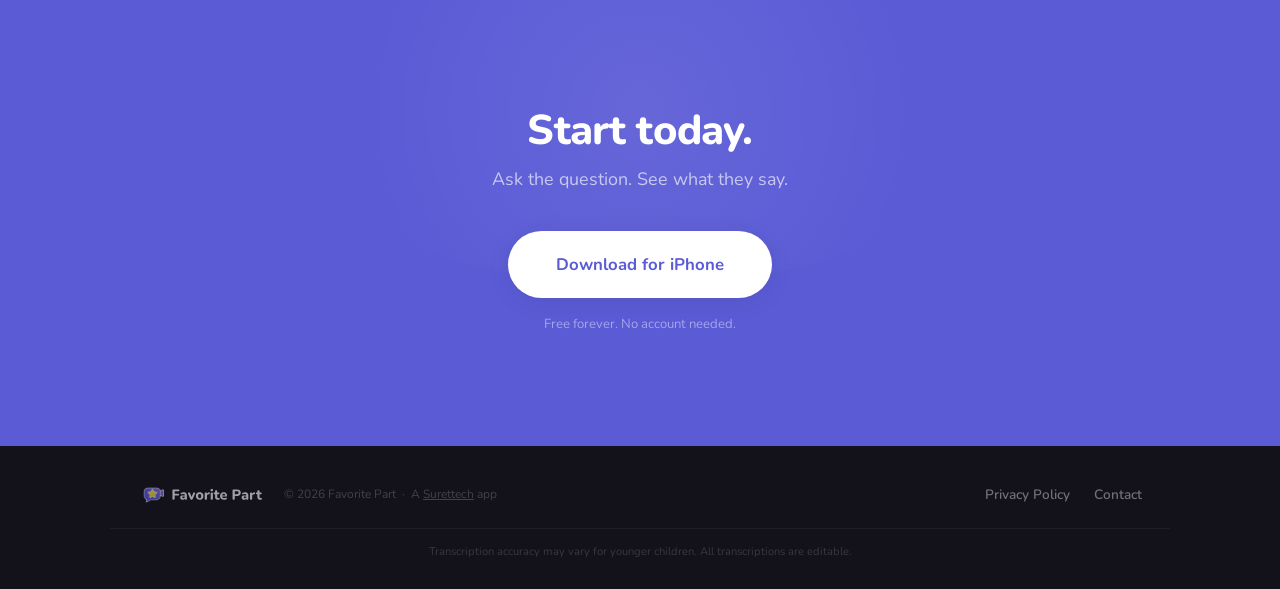
==== commit fa8ffee8: "Cross-link footer to surettech.com Co-Authored-By: Claude Opus 4.6 (1M context) <noreply@anthropic.c" ====
--- a/index.html
+++ b/index.html
@@ -271,7 +271,7 @@
         <div class="container footer-inner">
             <div class="footer-brand">
                 <img src="assets/Wordmark-Light.svg" alt="Favorite Part" class="footer-wordmark" />
-                <span class="footer-copy">&copy; 2026 Favorite Part</span>
+                <span class="footer-copy">&copy; 2026 Favorite Part &nbsp;·&nbsp; A <a href="https://surettech.com" style="color: inherit; text-decoration: underline; text-decoration-color: rgba(255,255,255,0.2);">Surettech</a> app</span>
             </div>
             <div class="footer-links">
                 <a href="privacy.html">Privacy Policy</a>
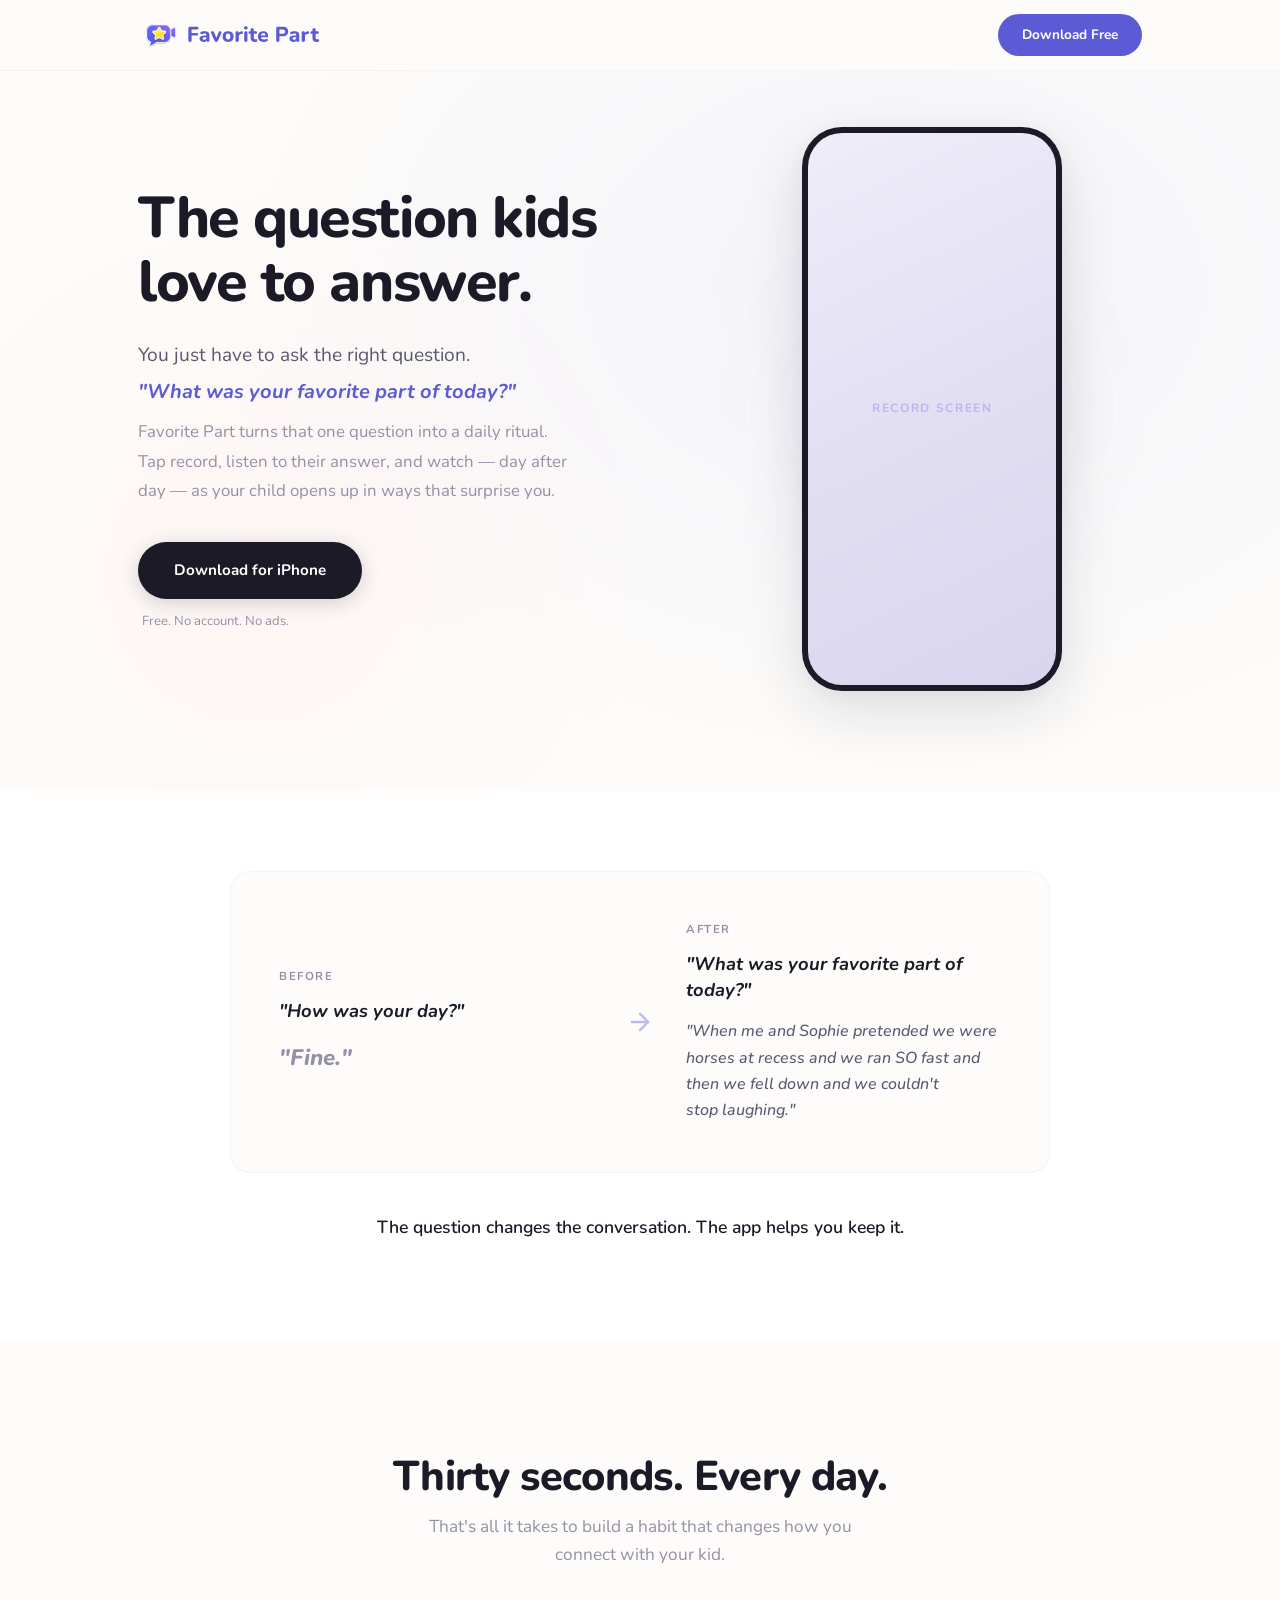
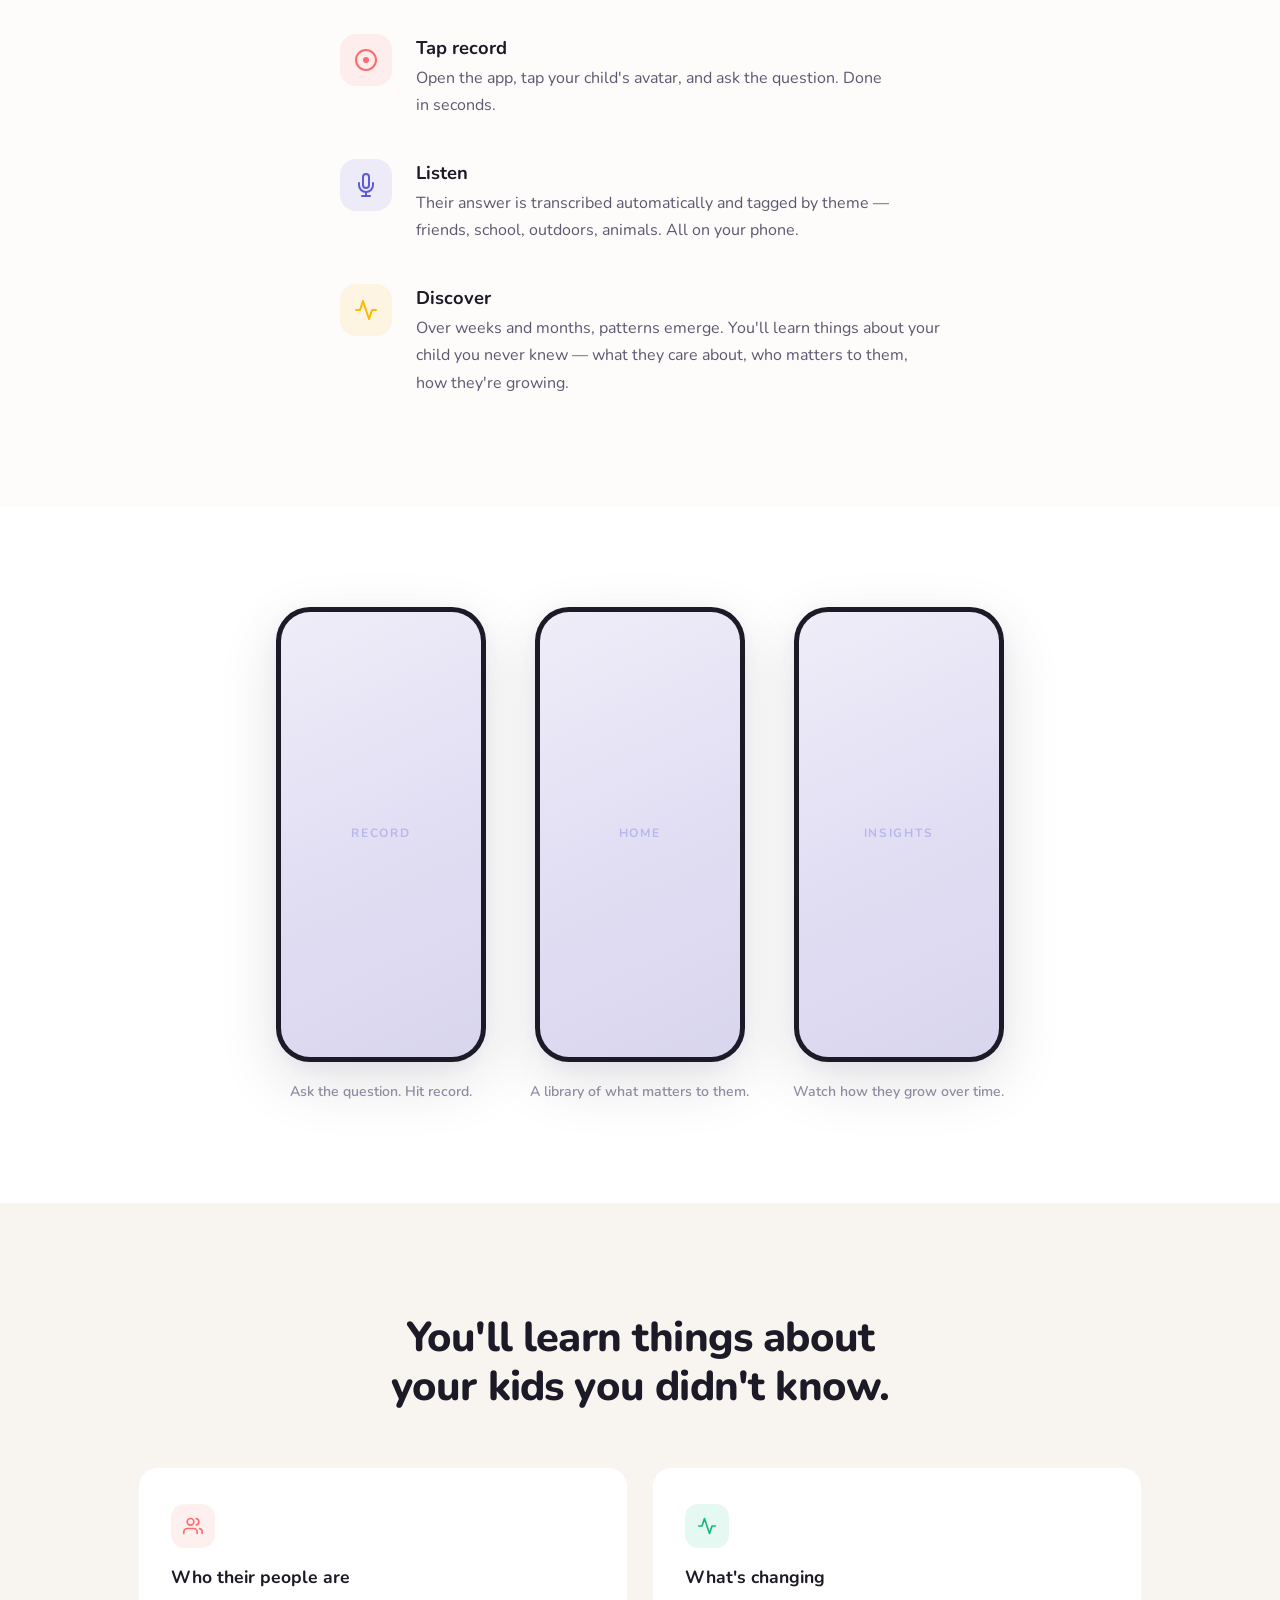
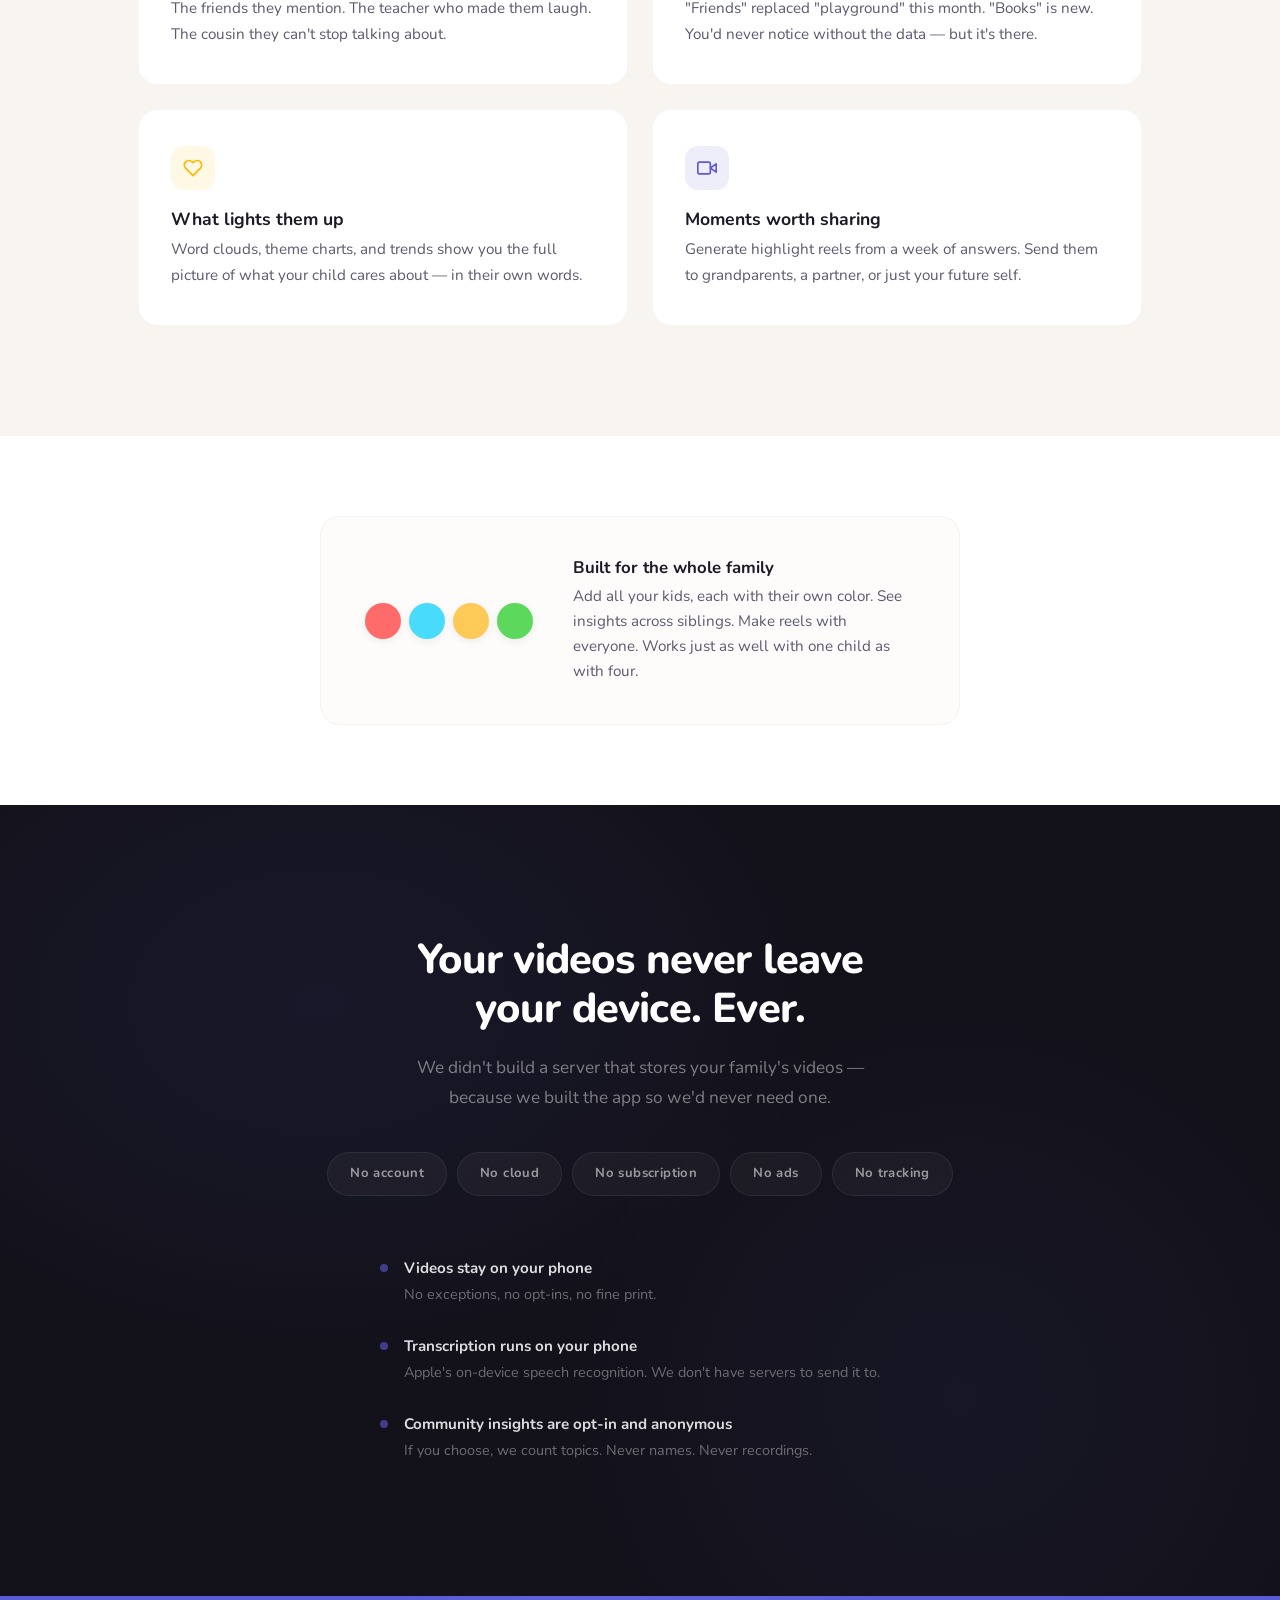
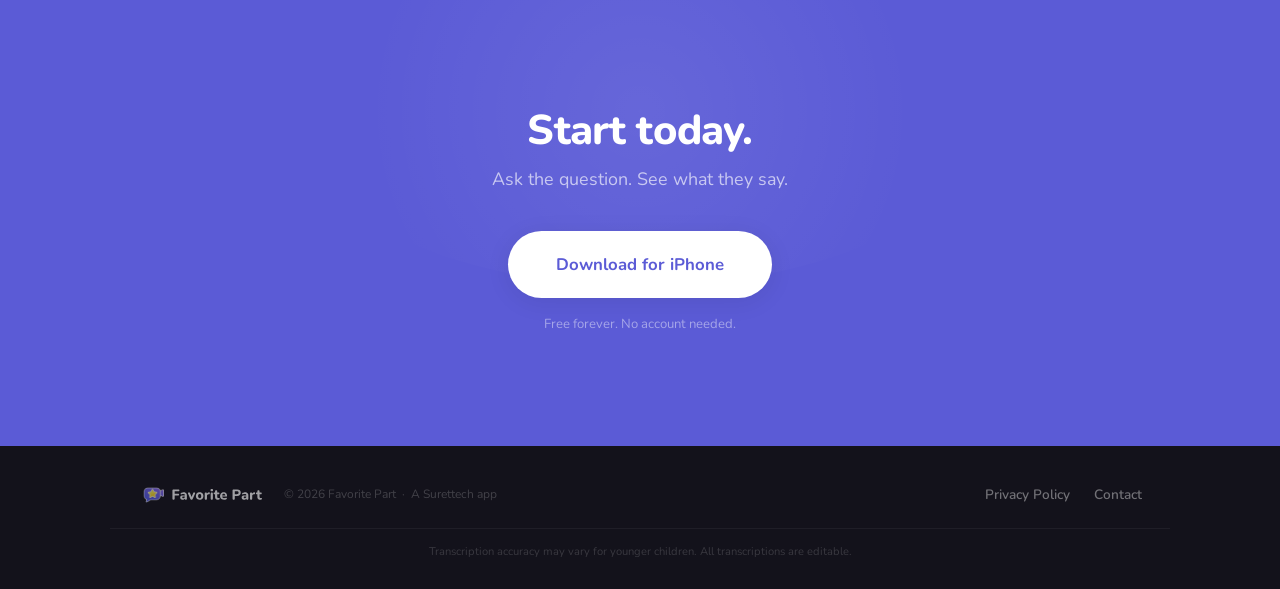
==== commit a89e4bd2: "Remove underline from Surettech footer link Co-Authored-By: Claude Opus 4.6 (1M context) <noreply@an" ====
--- a/index.html
+++ b/index.html
@@ -271,7 +271,7 @@
         <div class="container footer-inner">
             <div class="footer-brand">
                 <img src="assets/Wordmark-Light.svg" alt="Favorite Part" class="footer-wordmark" />
-                <span class="footer-copy">&copy; 2026 Favorite Part &nbsp;·&nbsp; A <a href="https://surettech.com" style="color: inherit; text-decoration: underline; text-decoration-color: rgba(255,255,255,0.2);">Surettech</a> app</span>
+                <span class="footer-copy">&copy; 2026 Favorite Part &nbsp;·&nbsp; A <a href="https://surettech.com" style="color: inherit; text-decoration: none;">Surettech</a> app</span>
             </div>
             <div class="footer-links">
                 <a href="privacy.html">Privacy Policy</a>
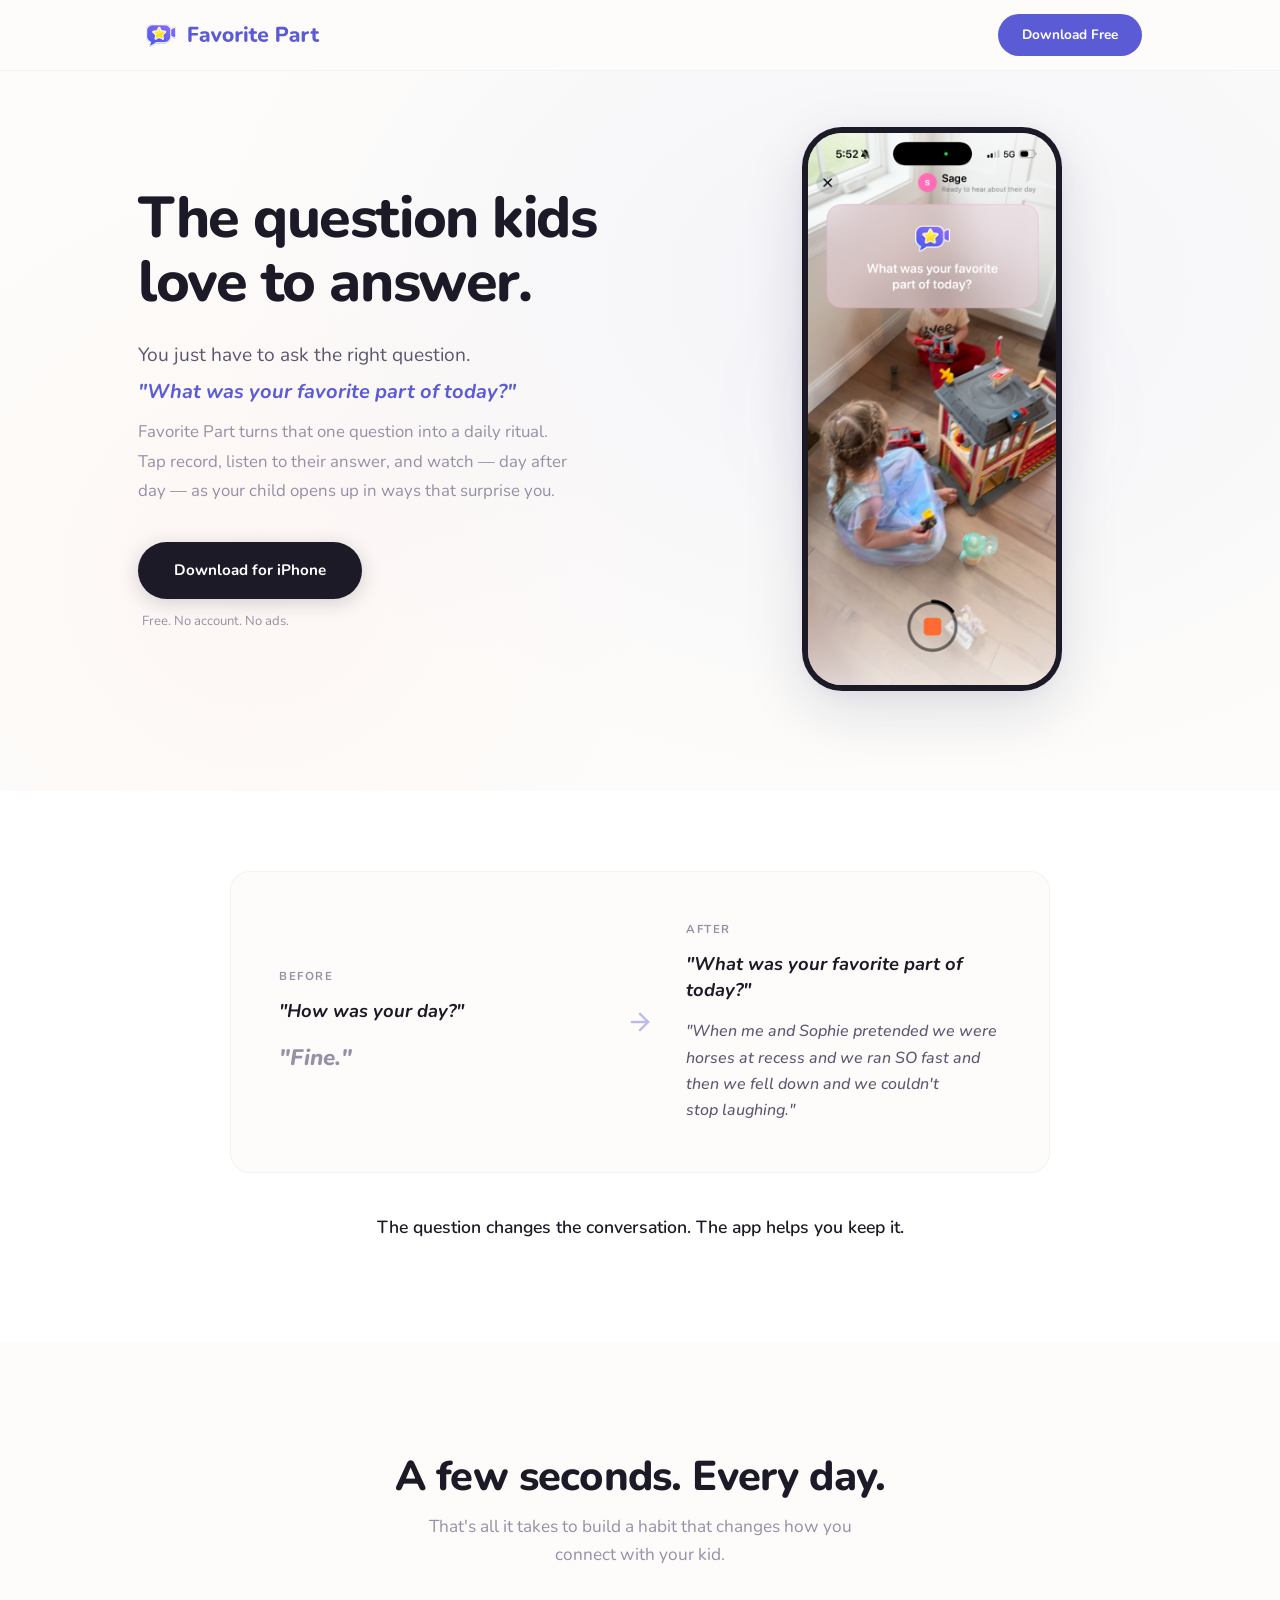
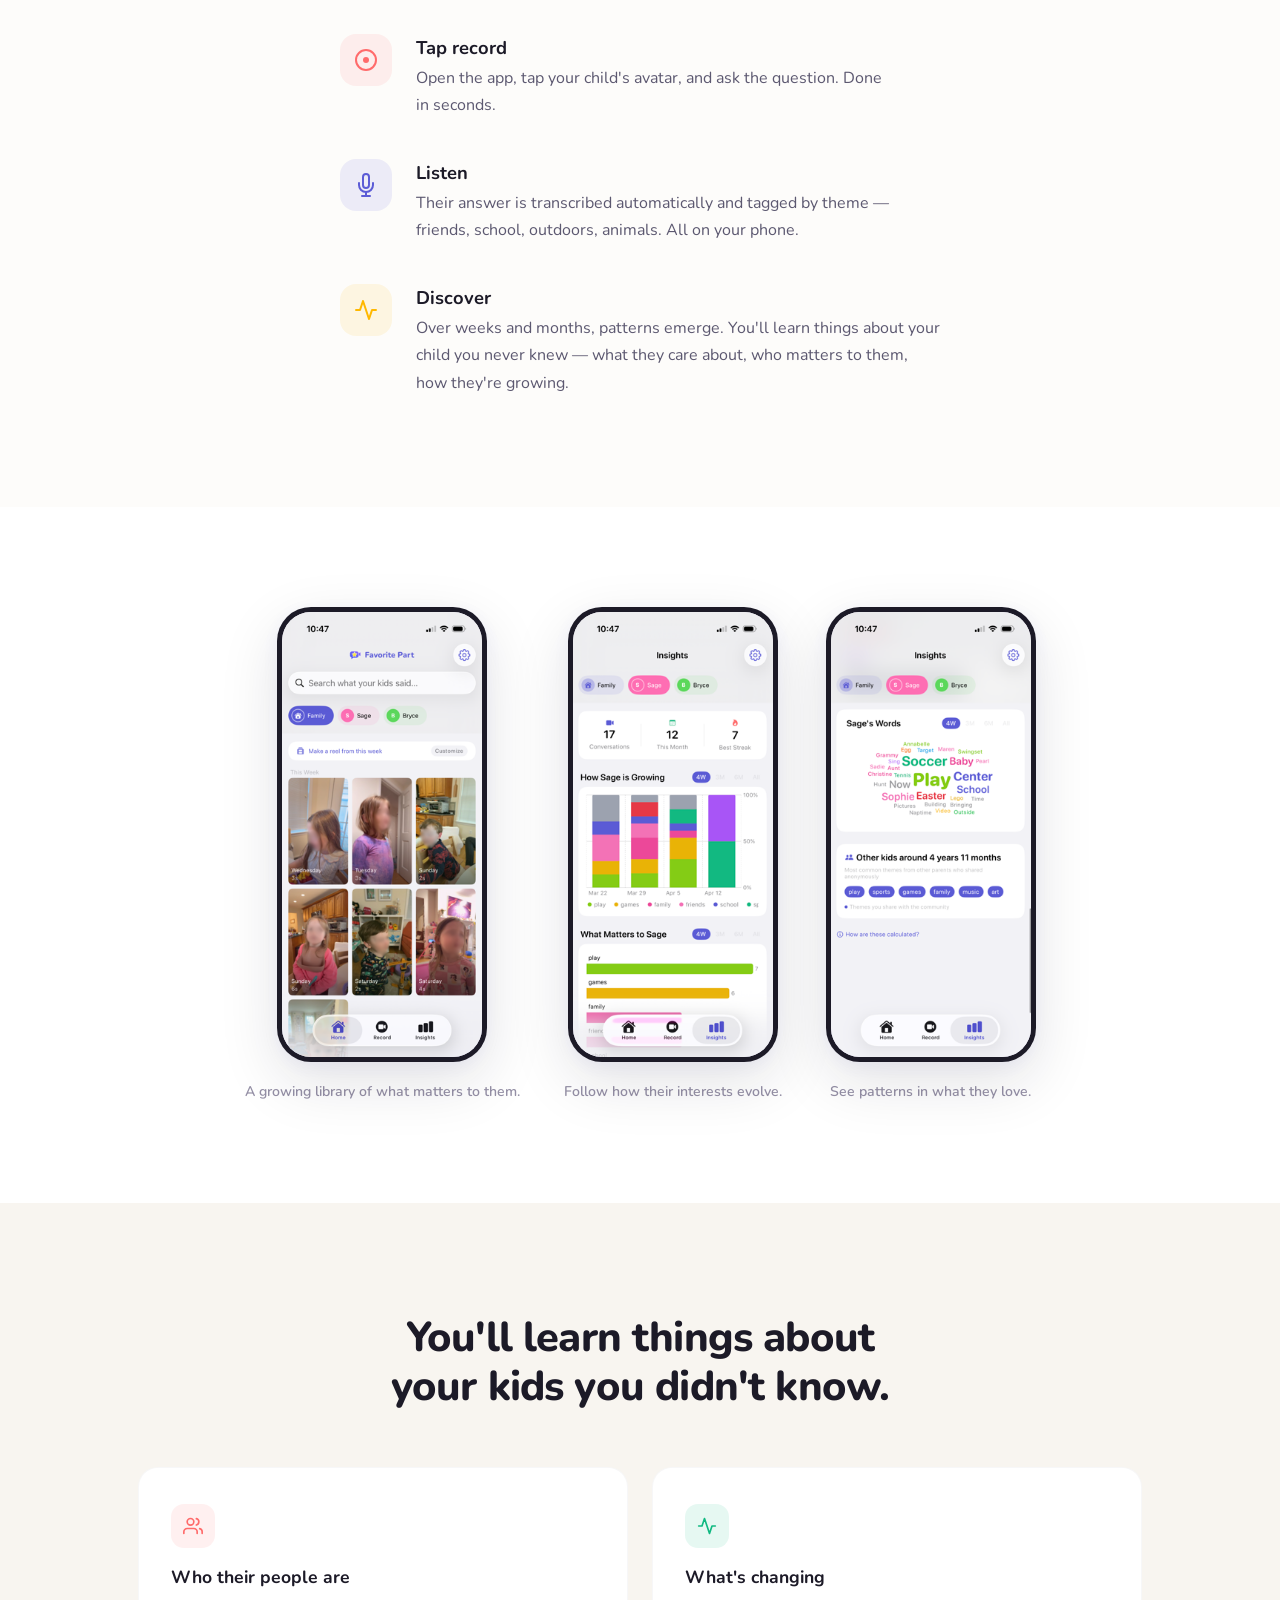
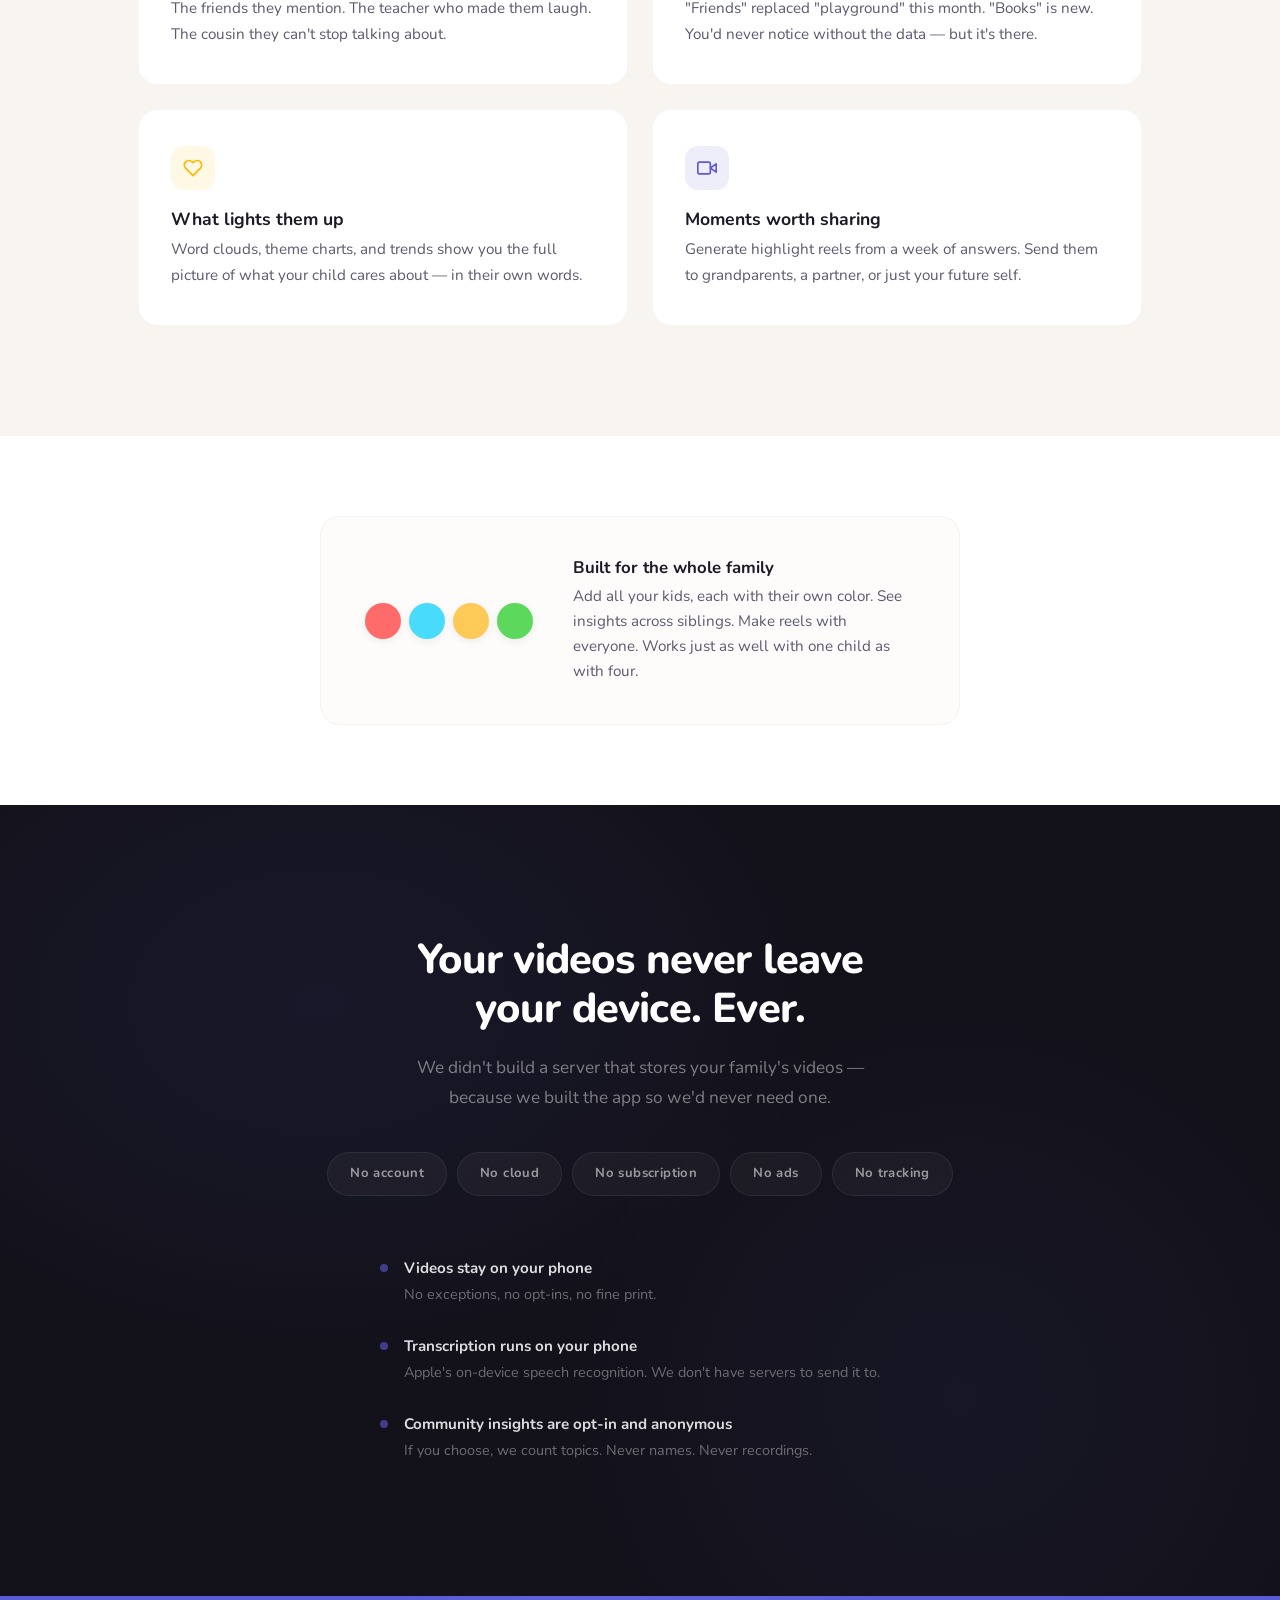
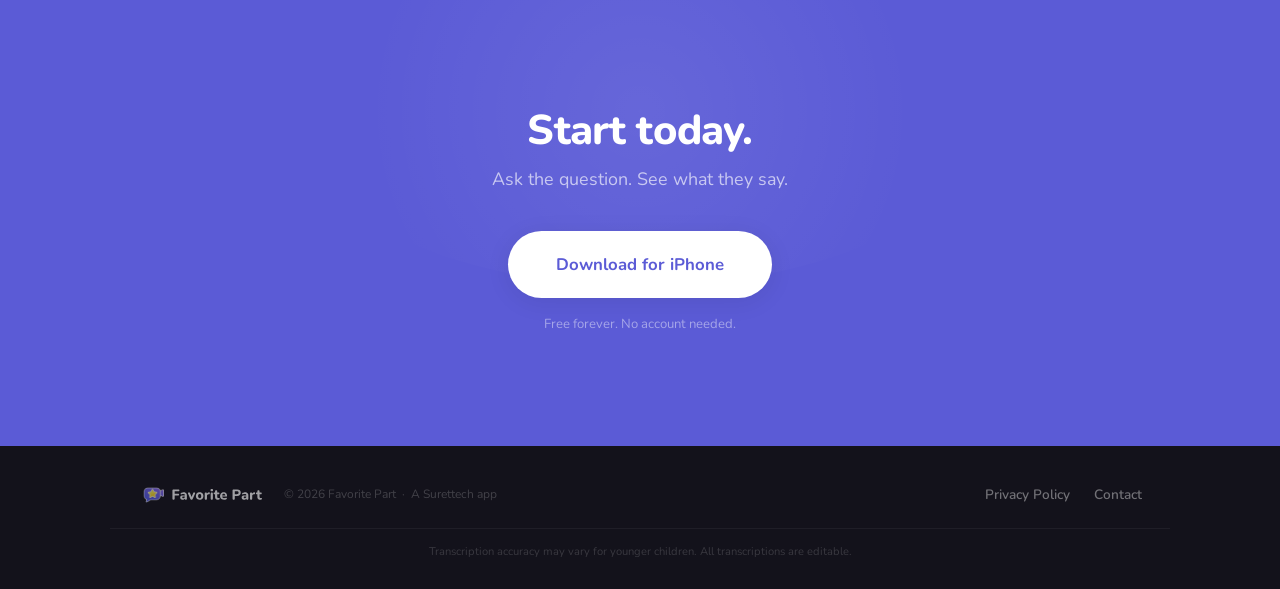
==== commit 8fba1860: "Wire real screenshots + tighten "thirty seconds" copy - Add fp-1…fp-4.png (resized to 600px wide fro" ====
--- a/index.html
+++ b/index.html
@@ -63,7 +63,7 @@
             <div class="hero-device reveal reveal-delay-1">
                 <div class="phone-frame">
                     <div class="phone-screen">
-                        <span>Record Screen</span>
+                        <img src="assets/fp-1.png" alt="Favorite Part recording screen" />
                     </div>
                 </div>
                 <div class="hero-glow"></div>
@@ -97,7 +97,7 @@
     <section class="how-it-works">
         <div class="container">
             <div class="section-header reveal">
-                <h2>Thirty seconds. Every&nbsp;day.</h2>
+                <h2>A few seconds. Every&nbsp;day.</h2>
                 <p class="section-sub">That's all it takes to build a habit that changes how you connect with your&nbsp;kid.</p>
             </div>
             <div class="steps">
@@ -138,21 +138,27 @@
             <div class="screenshot-row">
                 <div class="screenshot-card reveal">
                     <div class="phone-frame phone-sm">
-                        <div class="phone-screen"><span>Record</span></div>
-                    </div>
-                    <p class="screenshot-label">Ask the question. Hit&nbsp;record.</p>
+                        <div class="phone-screen">
+                            <img src="assets/fp-2.png" alt="A growing library of what matters to them" />
+                        </div>
+                    </div>
+                    <p class="screenshot-label">A growing library of what matters to&nbsp;them.</p>
                 </div>
                 <div class="screenshot-card reveal reveal-delay-1">
                     <div class="phone-frame phone-sm">
-                        <div class="phone-screen"><span>Home</span></div>
-                    </div>
-                    <p class="screenshot-label">A library of what matters to&nbsp;them.</p>
+                        <div class="phone-screen">
+                            <img src="assets/fp-3.png" alt="Follow how their interests evolve" />
+                        </div>
+                    </div>
+                    <p class="screenshot-label">Follow how their interests&nbsp;evolve.</p>
                 </div>
                 <div class="screenshot-card reveal reveal-delay-2">
                     <div class="phone-frame phone-sm">
-                        <div class="phone-screen"><span>Insights</span></div>
-                    </div>
-                    <p class="screenshot-label">Watch how they grow over&nbsp;time.</p>
+                        <div class="phone-screen">
+                            <img src="assets/fp-4.png" alt="See patterns in what they love" />
+                        </div>
+                    </div>
+                    <p class="screenshot-label">See patterns in what they&nbsp;love.</p>
                 </div>
             </div>
         </div>
--- a/style.css
+++ b/style.css
@@ -244,6 +244,15 @@
     letter-spacing: 0.14em;
 }
 
+/* Real screenshots fill the screen and inherit the screen's rounded corners. */
+.phone-screen img {
+    width: 100%;
+    height: 100%;
+    object-fit: cover;
+    border-radius: inherit;
+    display: block;
+}
+
 /* =============================================
    THE SHIFT — before/after the question
    ============================================= */
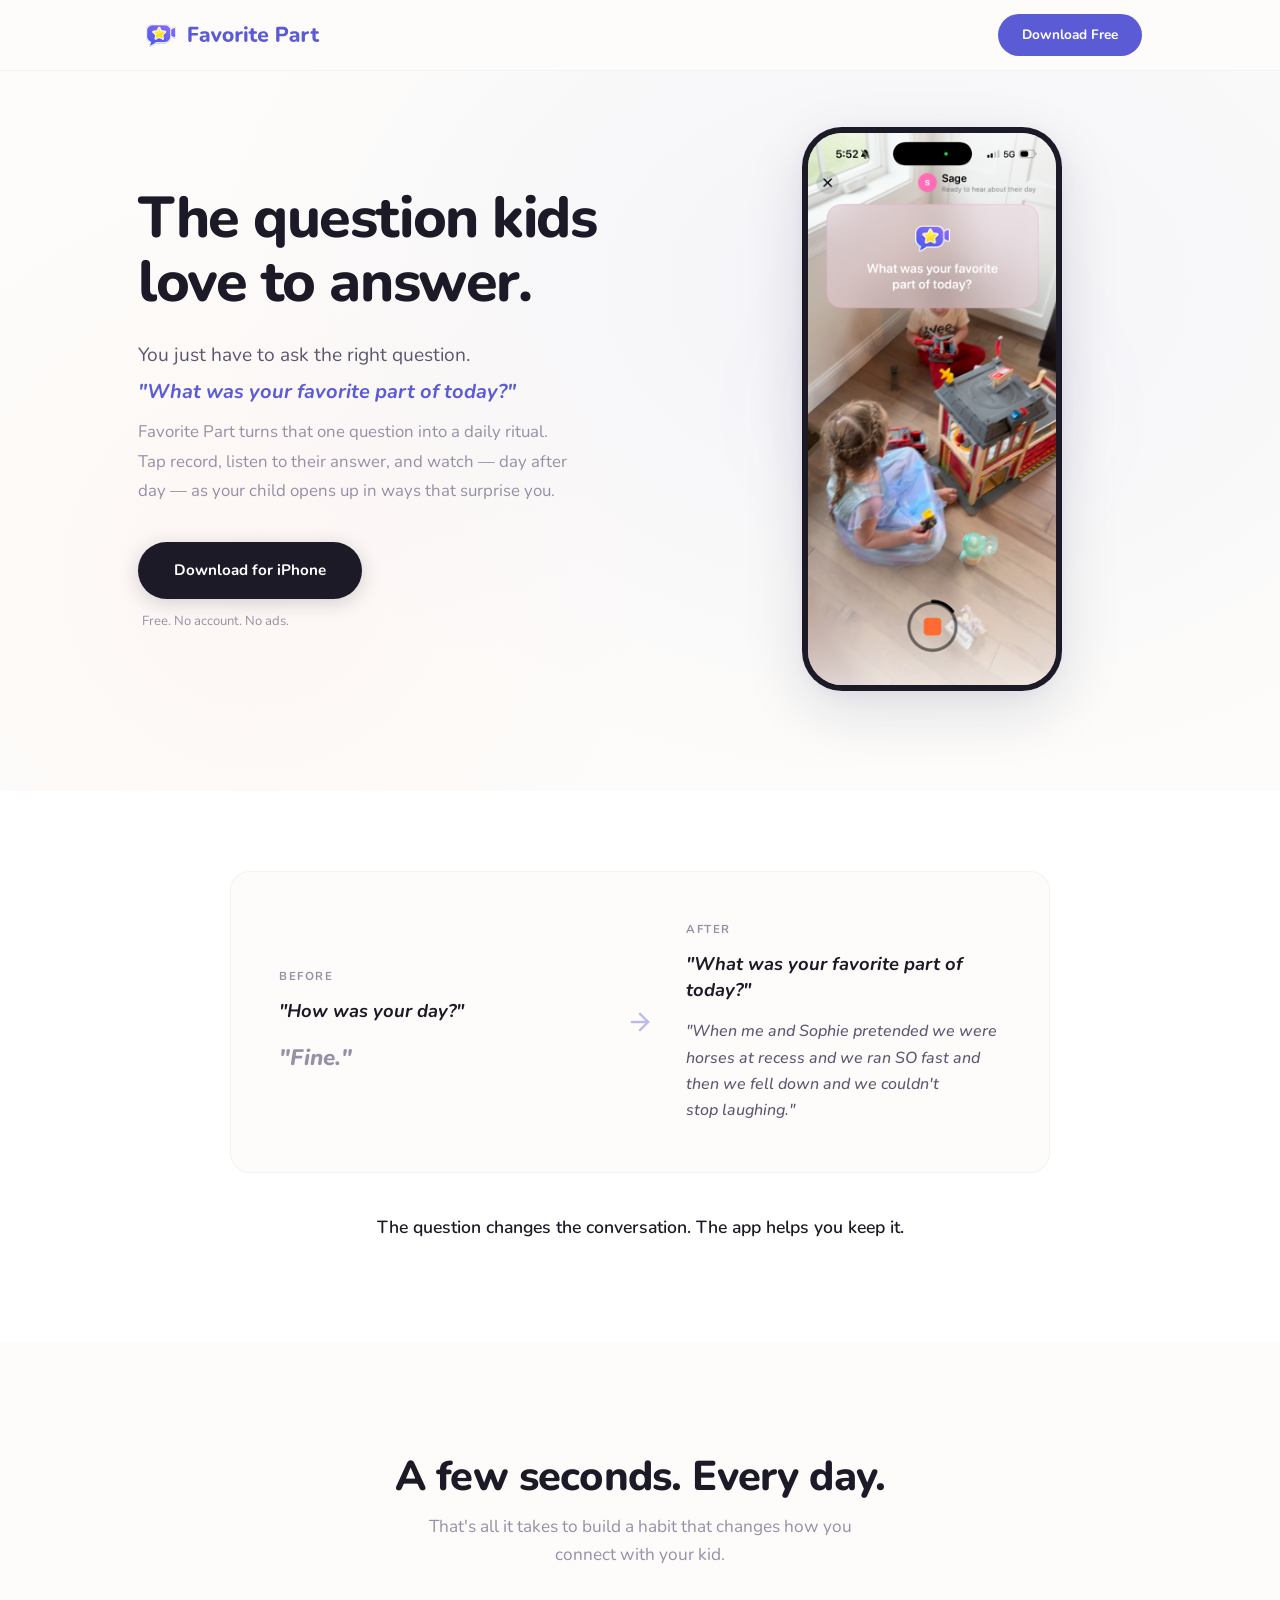
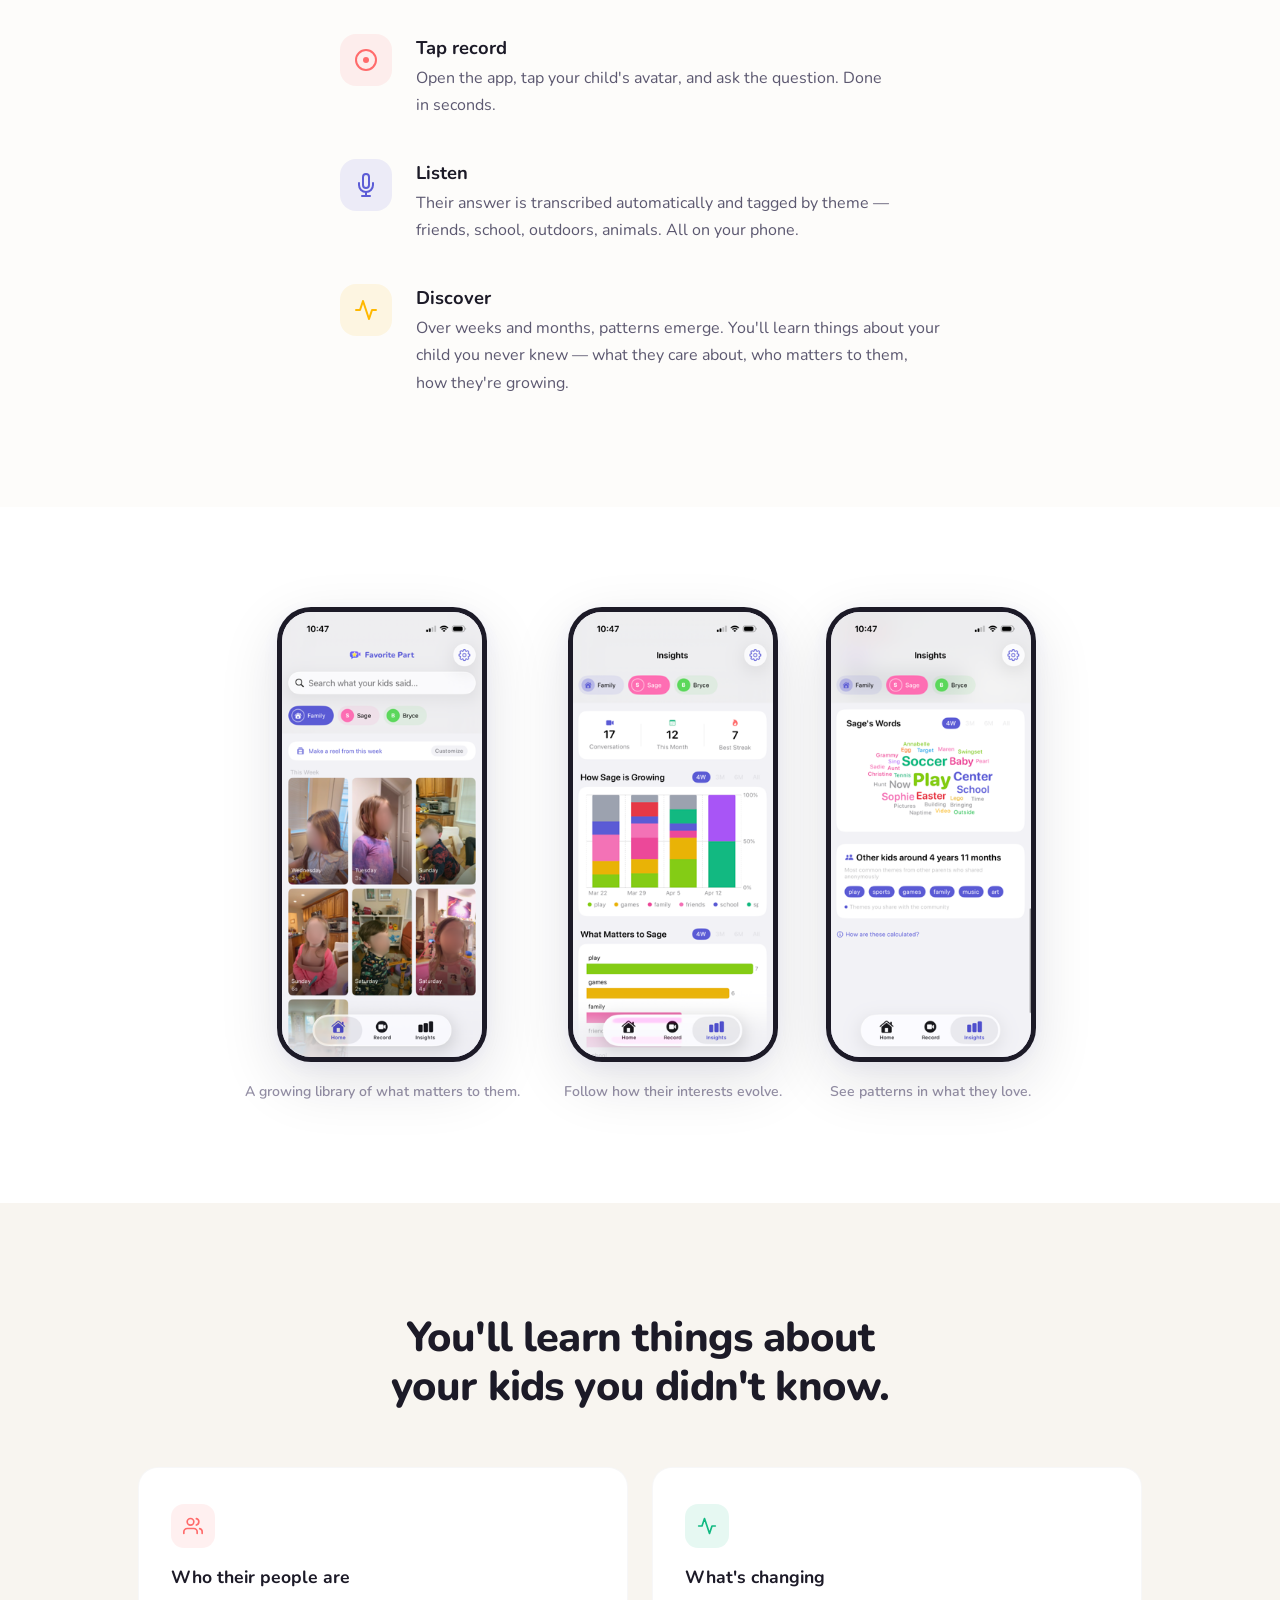
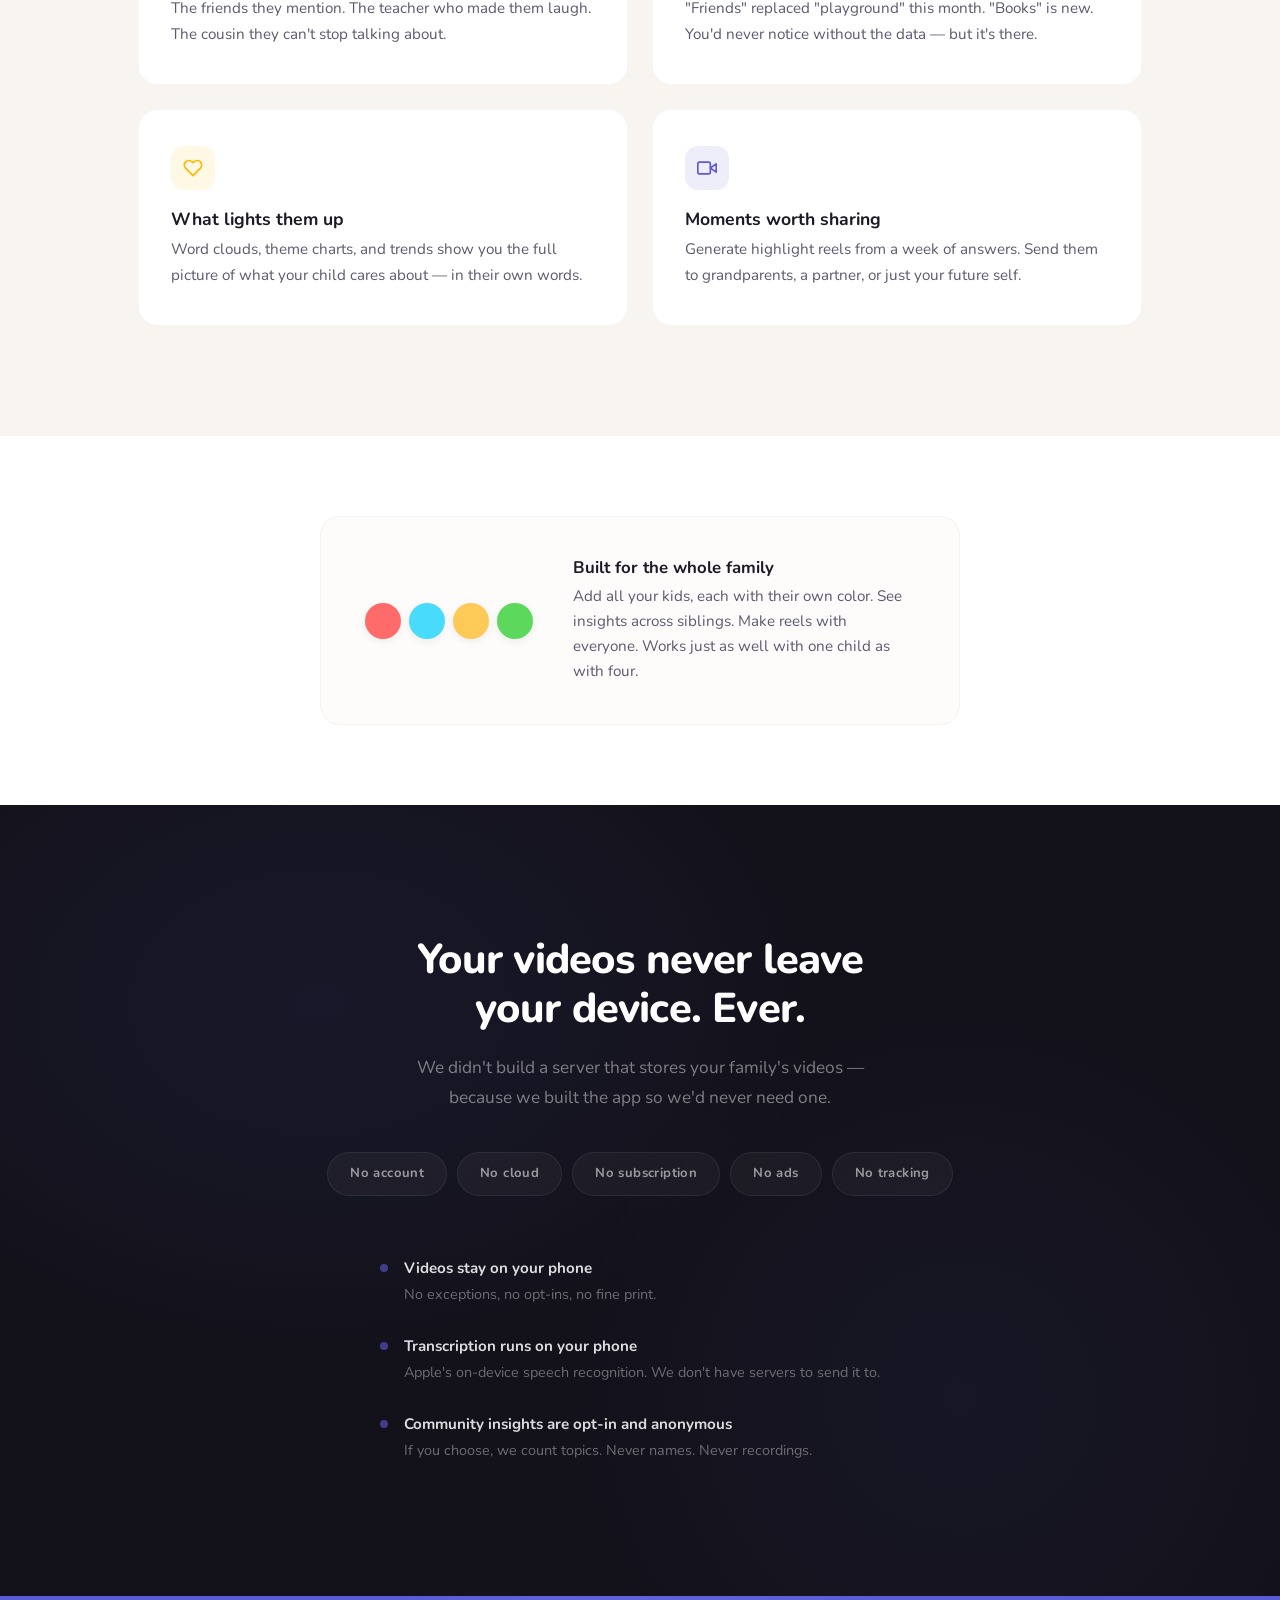
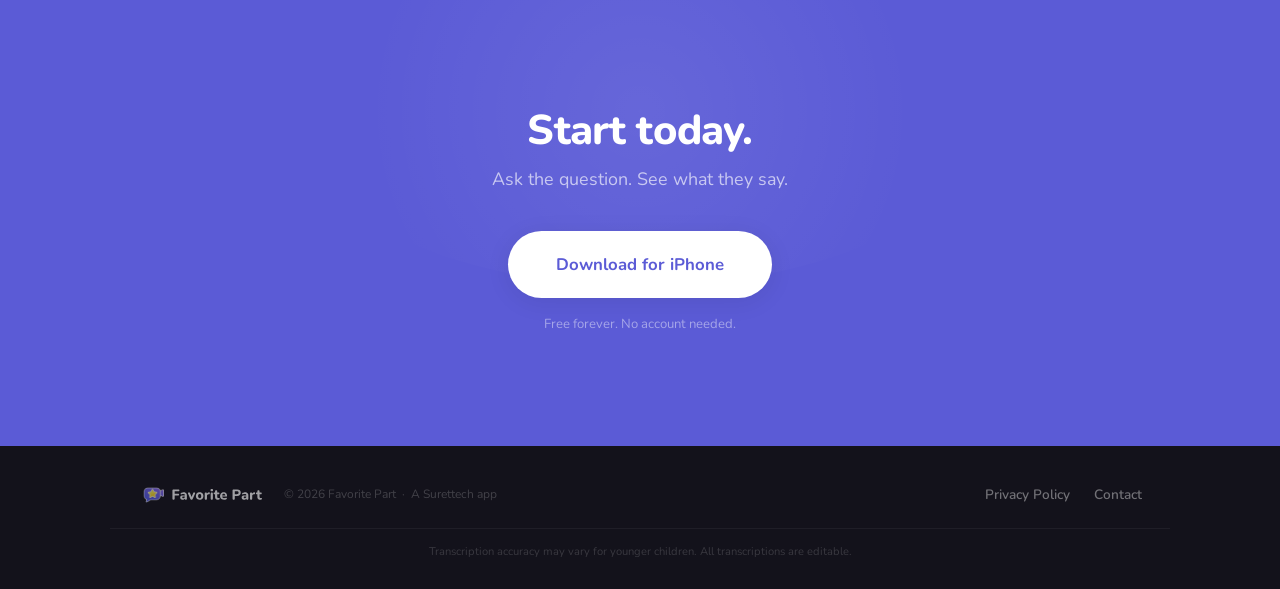
==== commit 51162bbf: "Rename fp-2.png to fp-2-v2.png to bust CF cache The original fp-2.png is held in Cloudflare's edge c" ====
--- a/index.html
+++ b/index.html
@@ -139,7 +139,7 @@
                 <div class="screenshot-card reveal">
                     <div class="phone-frame phone-sm">
                         <div class="phone-screen">
-                            <img src="assets/fp-2.png" alt="A growing library of what matters to them" />
+                            <img src="assets/fp-2-v2.png" alt="A growing library of what matters to them" />
                         </div>
                     </div>
                     <p class="screenshot-label">A growing library of what matters to&nbsp;them.</p>
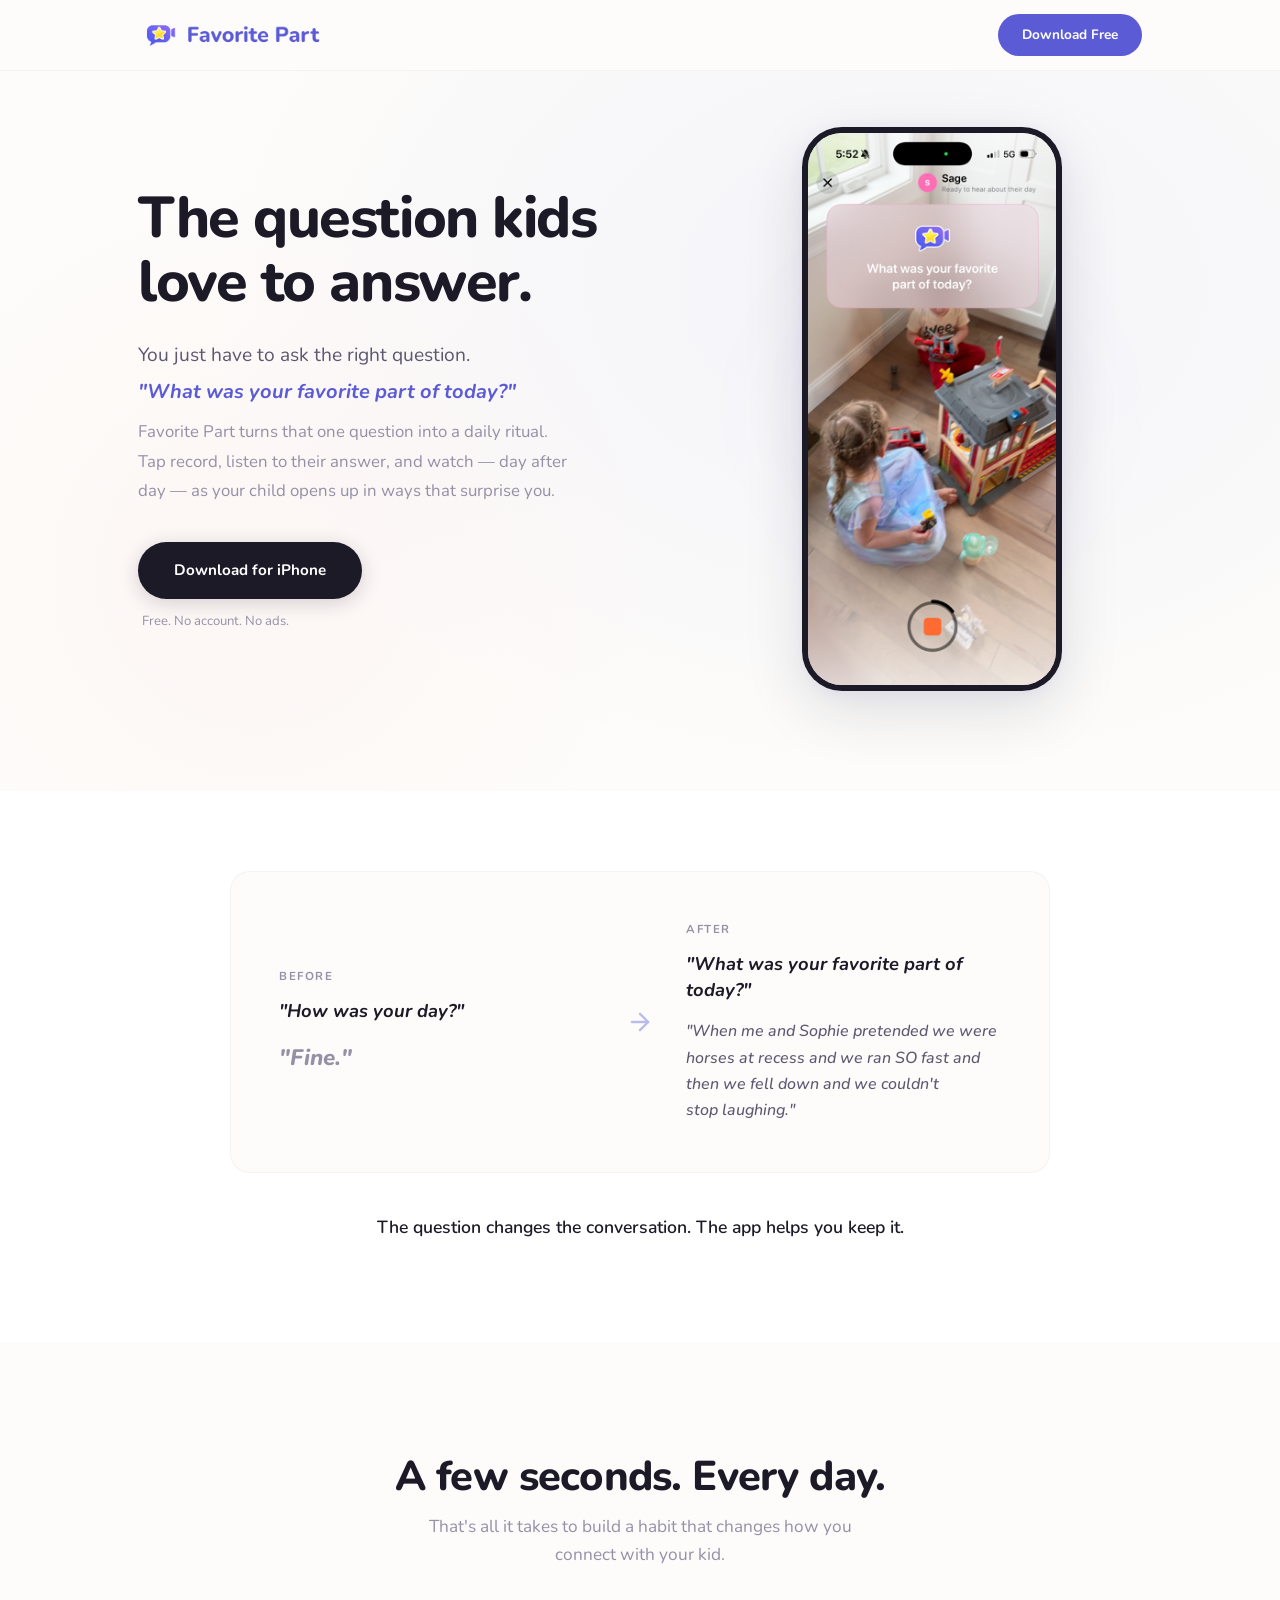
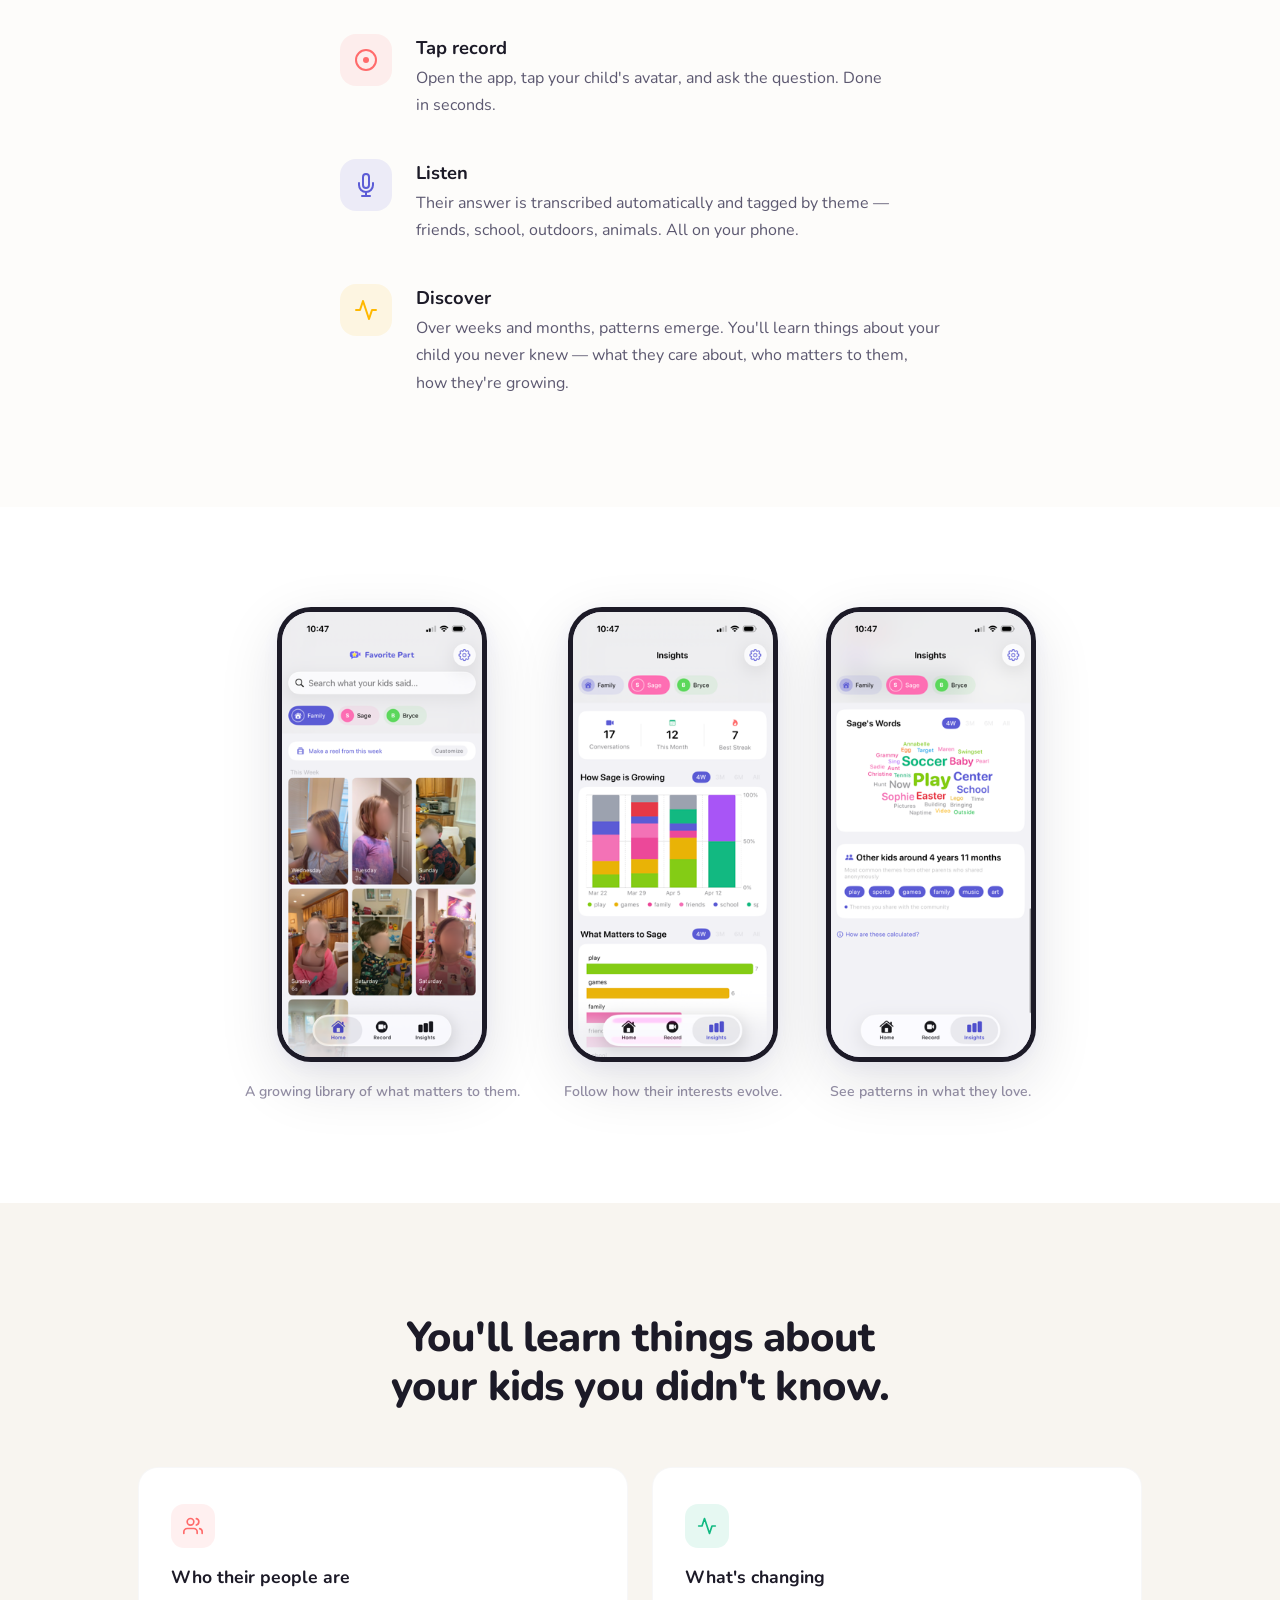
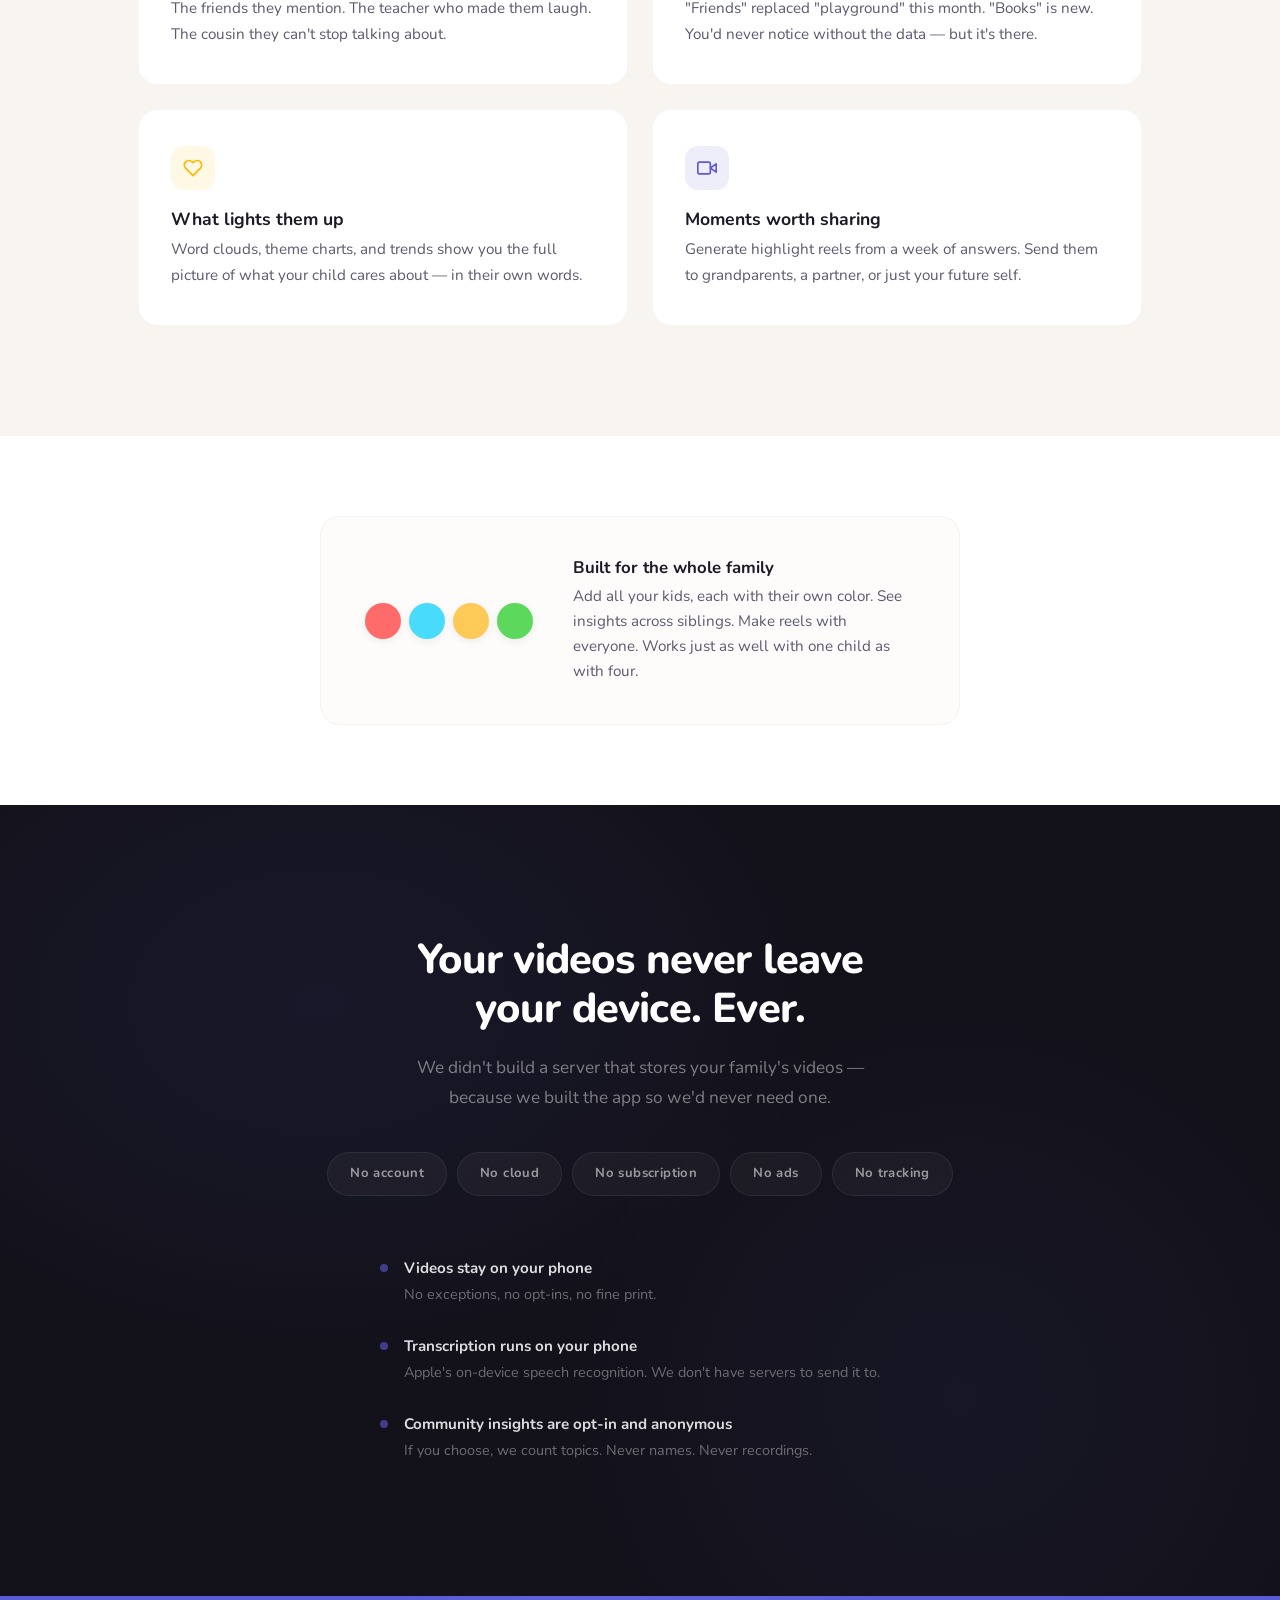
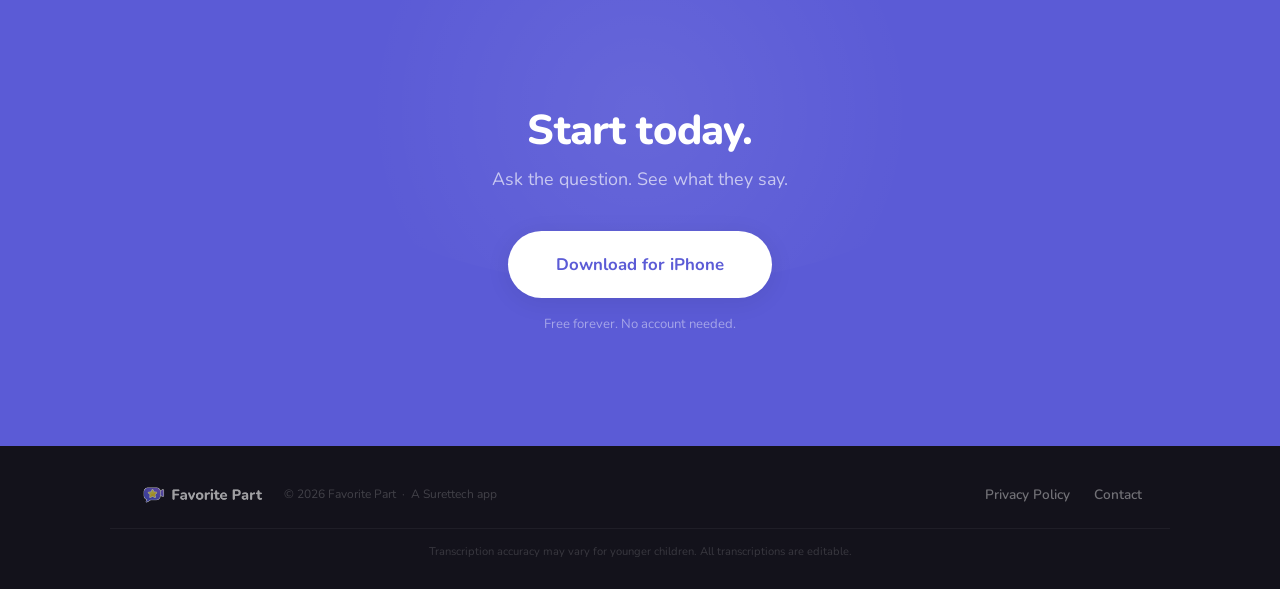
==== commit d6886351: "Replace tool-exported SVG wordmarks with clean PNGs The SVG wordmarks embedded raster images via dat" ====
--- a/index.html
+++ b/index.html
@@ -34,7 +34,7 @@
     <nav>
         <div class="nav-inner">
             <a href="/" class="nav-logo">
-                <img src="assets/Wordmark-Indigo.svg" alt="Favorite Part" class="nav-wordmark" />
+                <img src="assets/wordmark-indigo.png" alt="Favorite Part" class="nav-wordmark" />
             </a>
             <a href="#download" class="btn btn-nav">Download Free</a>
         </div>
@@ -276,7 +276,7 @@
     <footer>
         <div class="container footer-inner">
             <div class="footer-brand">
-                <img src="assets/Wordmark-Light.svg" alt="Favorite Part" class="footer-wordmark" />
+                <img src="assets/wordmark-light.png" alt="Favorite Part" class="footer-wordmark" />
                 <span class="footer-copy">&copy; 2026 Favorite Part &nbsp;·&nbsp; A <a href="https://surettech.com" style="color: inherit; text-decoration: none;">Surettech</a> app</span>
             </div>
             <div class="footer-links">
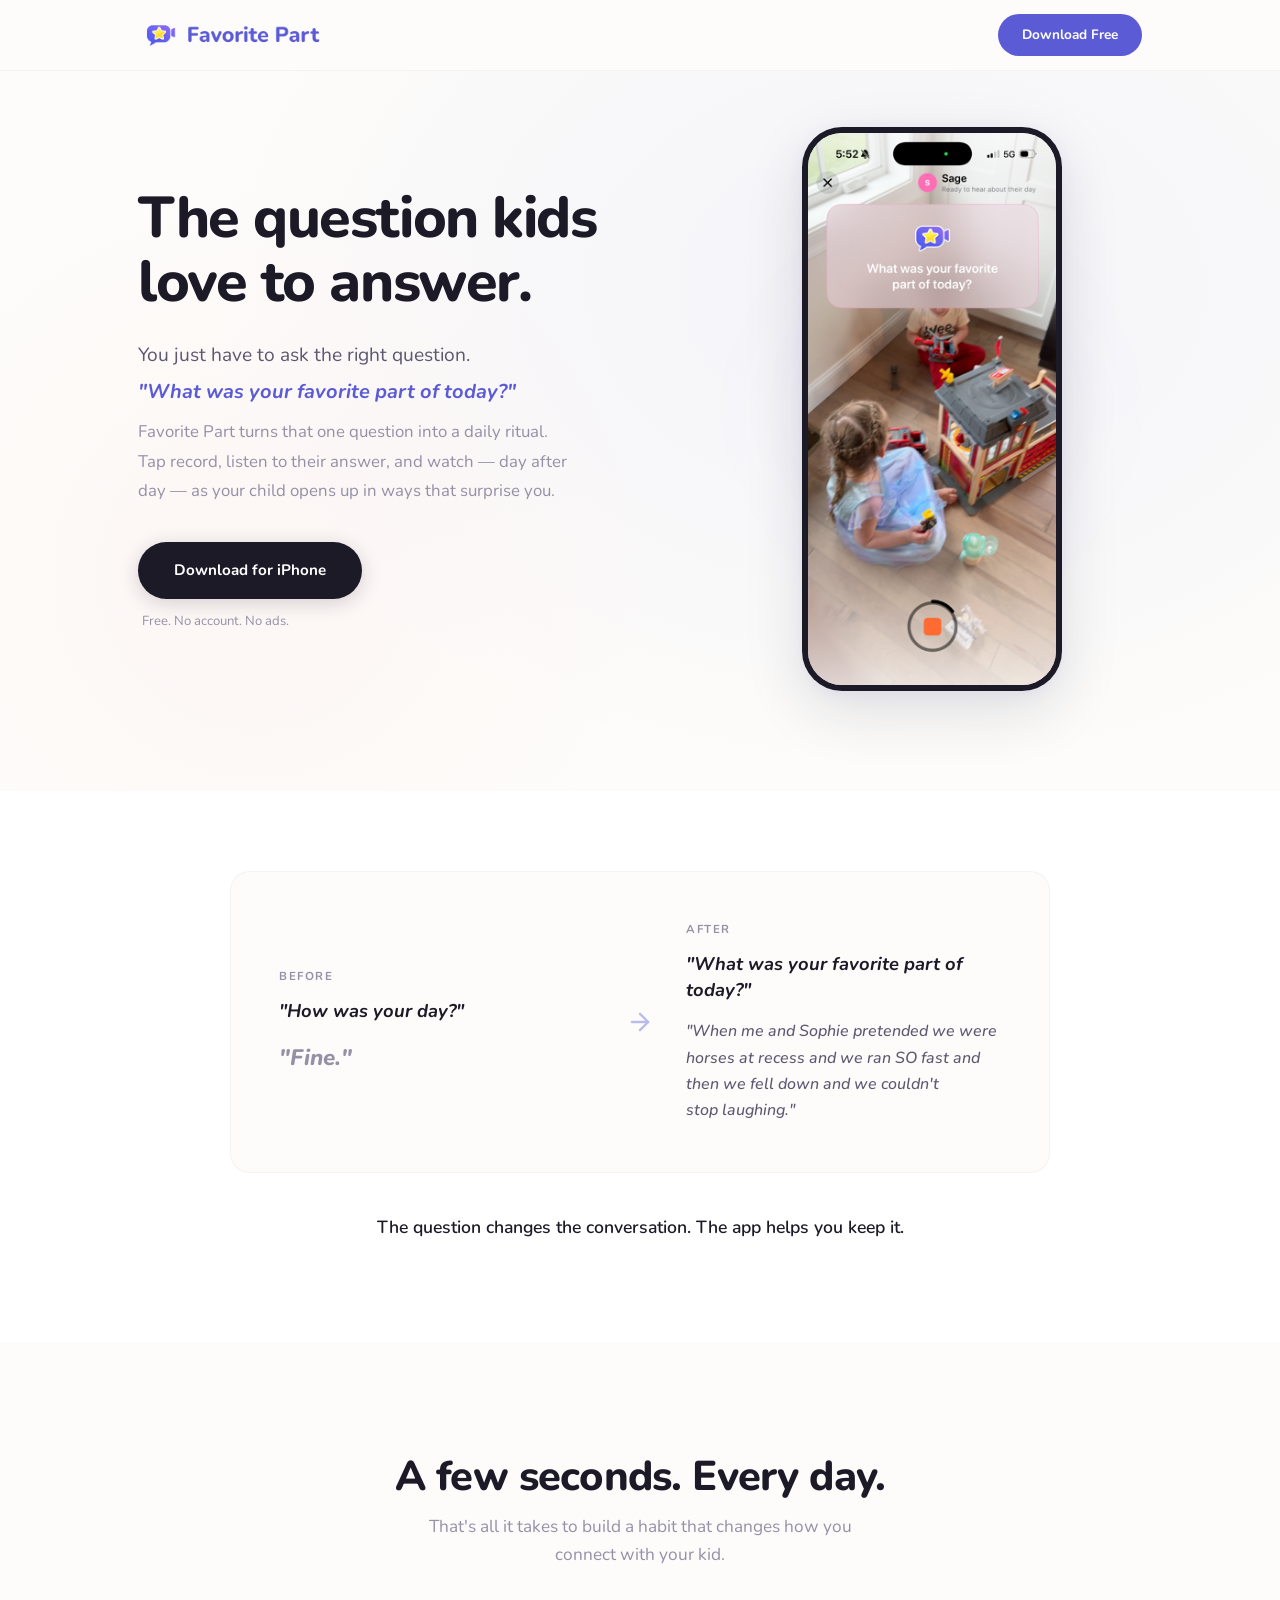
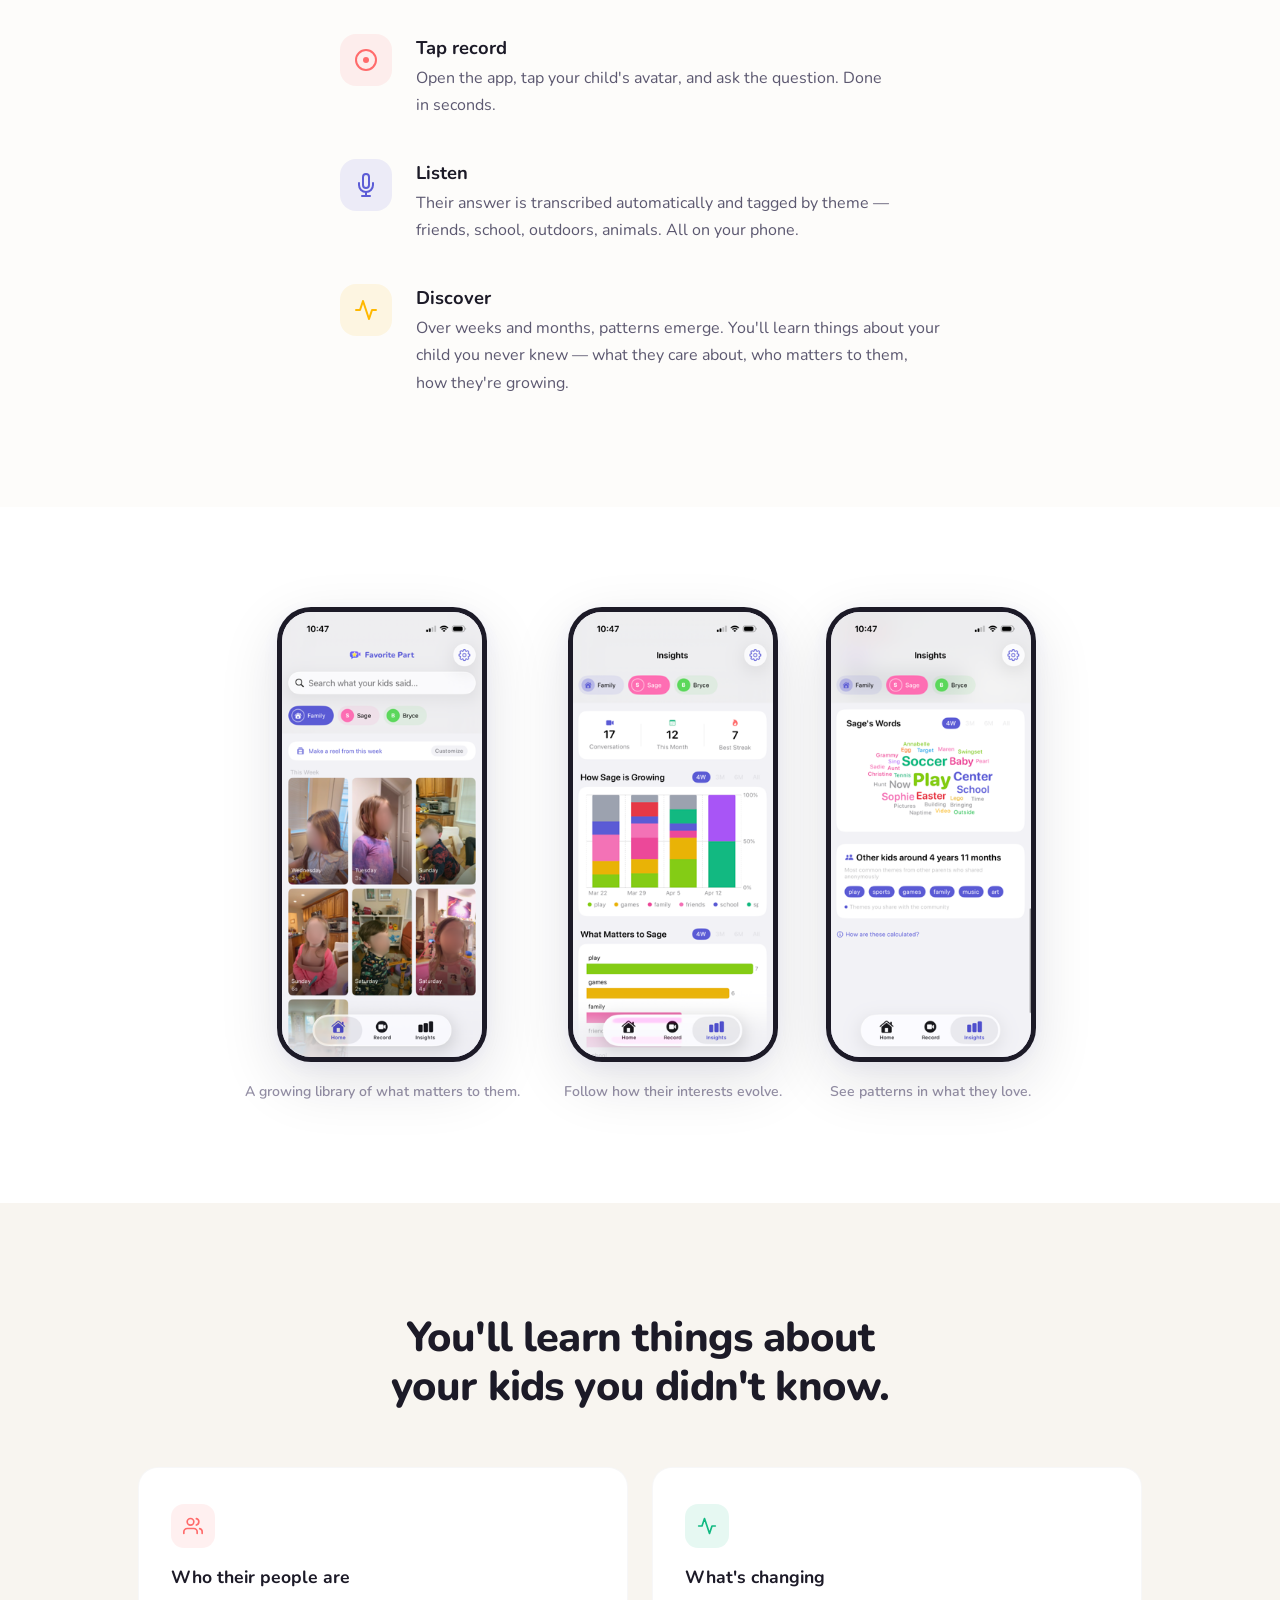
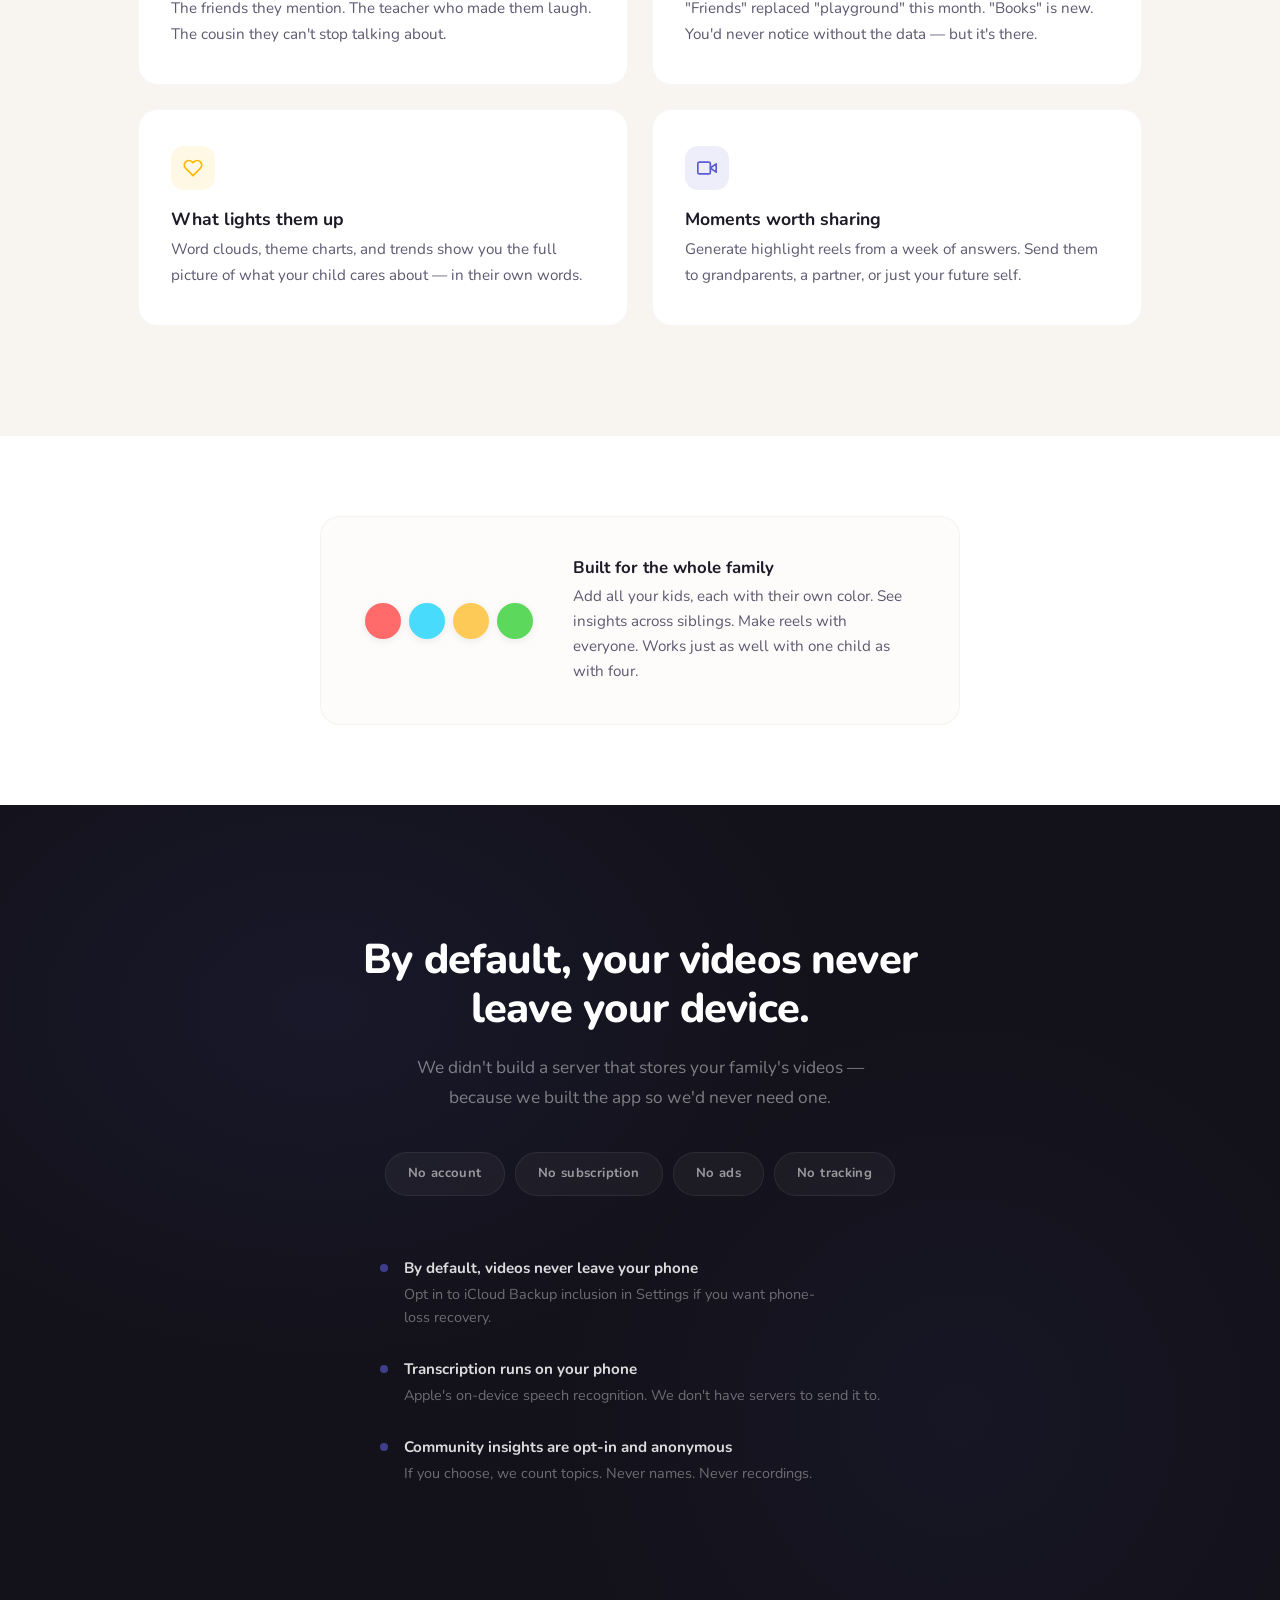
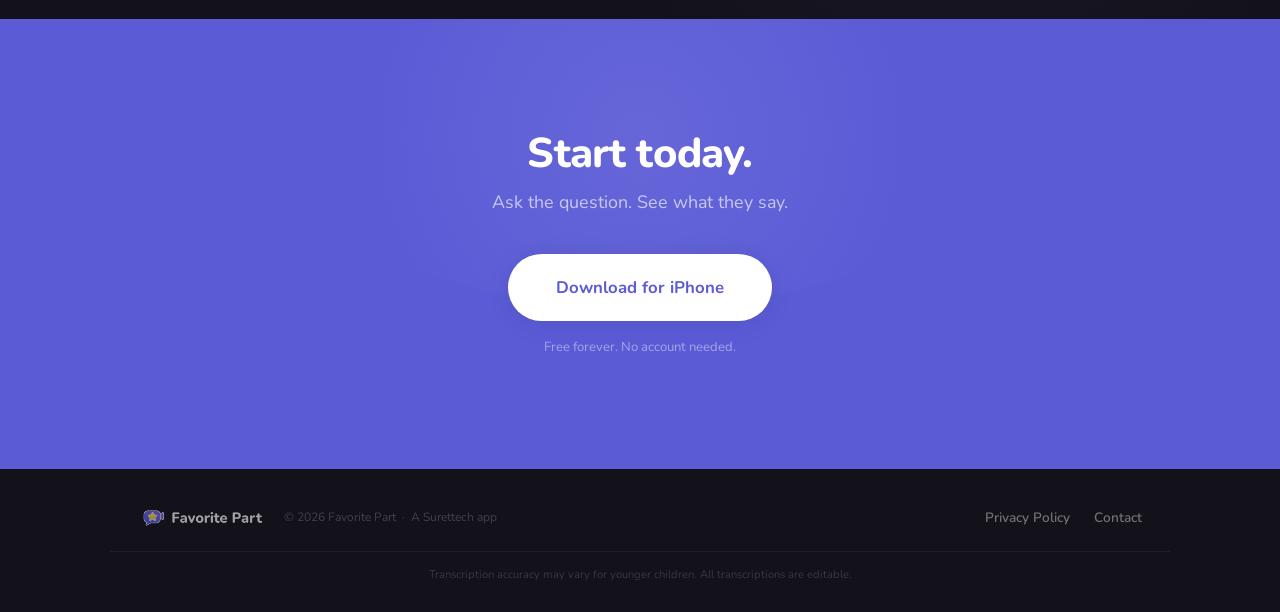
==== commit 87ecf459: "Reflect v1.1 iPhone Backup toggle in privacy copy Tighten landing privacy block to "by default" fram" ====
--- a/index.html
+++ b/index.html
@@ -36,7 +36,7 @@
             <a href="/" class="nav-logo">
                 <img src="assets/wordmark-indigo.png" alt="Favorite Part" class="nav-wordmark" />
             </a>
-            <a href="#download" class="btn btn-nav">Download Free</a>
+            <a href="https://apps.apple.com/us/app/favorite-part/id6762156647" target="_blank" rel="noopener" class="btn btn-nav">Download Free</a>
         </div>
     </nav>
 
@@ -56,7 +56,7 @@
                     as your child opens up in ways that surprise&nbsp;you.
                 </p>
                 <div class="hero-cta">
-                    <a href="#download" class="btn btn-primary">Download for iPhone</a>
+                    <a href="https://apps.apple.com/us/app/favorite-part/id6762156647" target="_blank" rel="noopener" class="btn btn-primary">Download for iPhone</a>
                     <span class="hero-note">Free. No account. No&nbsp;ads.</span>
                 </div>
             </div>
@@ -224,13 +224,12 @@
         <div class="privacy-bg"></div>
         <div class="container privacy-content">
             <div class="privacy-header reveal">
-                <h2>Your videos never leave your&nbsp;device. Ever.</h2>
+                <h2>By default, your videos never leave your&nbsp;device.</h2>
                 <p class="privacy-sub">We didn't build a server that stores your family's videos &mdash; because we built the app so we'd never need&nbsp;one.</p>
             </div>
 
             <div class="privacy-pills reveal">
                 <span class="pill">No account</span>
-                <span class="pill">No cloud</span>
                 <span class="pill">No subscription</span>
                 <span class="pill">No ads</span>
                 <span class="pill">No tracking</span>
@@ -240,8 +239,8 @@
                 <div class="privacy-detail reveal">
                     <div class="detail-dot"></div>
                     <div>
-                        <strong>Videos stay on your phone</strong>
-                        <p>No exceptions, no opt-ins, no fine&nbsp;print.</p>
+                        <strong>By default, videos never leave your phone</strong>
+                        <p>Opt in to iCloud Backup inclusion in Settings if you want phone-loss&nbsp;recovery.</p>
                     </div>
                 </div>
                 <div class="privacy-detail reveal reveal-delay-1">
@@ -267,7 +266,7 @@
         <div class="container reveal">
             <h2>Start today.</h2>
             <p>Ask the question. See what they&nbsp;say.</p>
-            <a href="#" class="btn btn-primary btn-lg">Download for iPhone</a>
+            <a href="https://apps.apple.com/us/app/favorite-part/id6762156647" target="_blank" rel="noopener" class="btn btn-primary btn-lg">Download for iPhone</a>
             <span class="download-note">Free forever. No account needed.</span>
         </div>
     </section>
